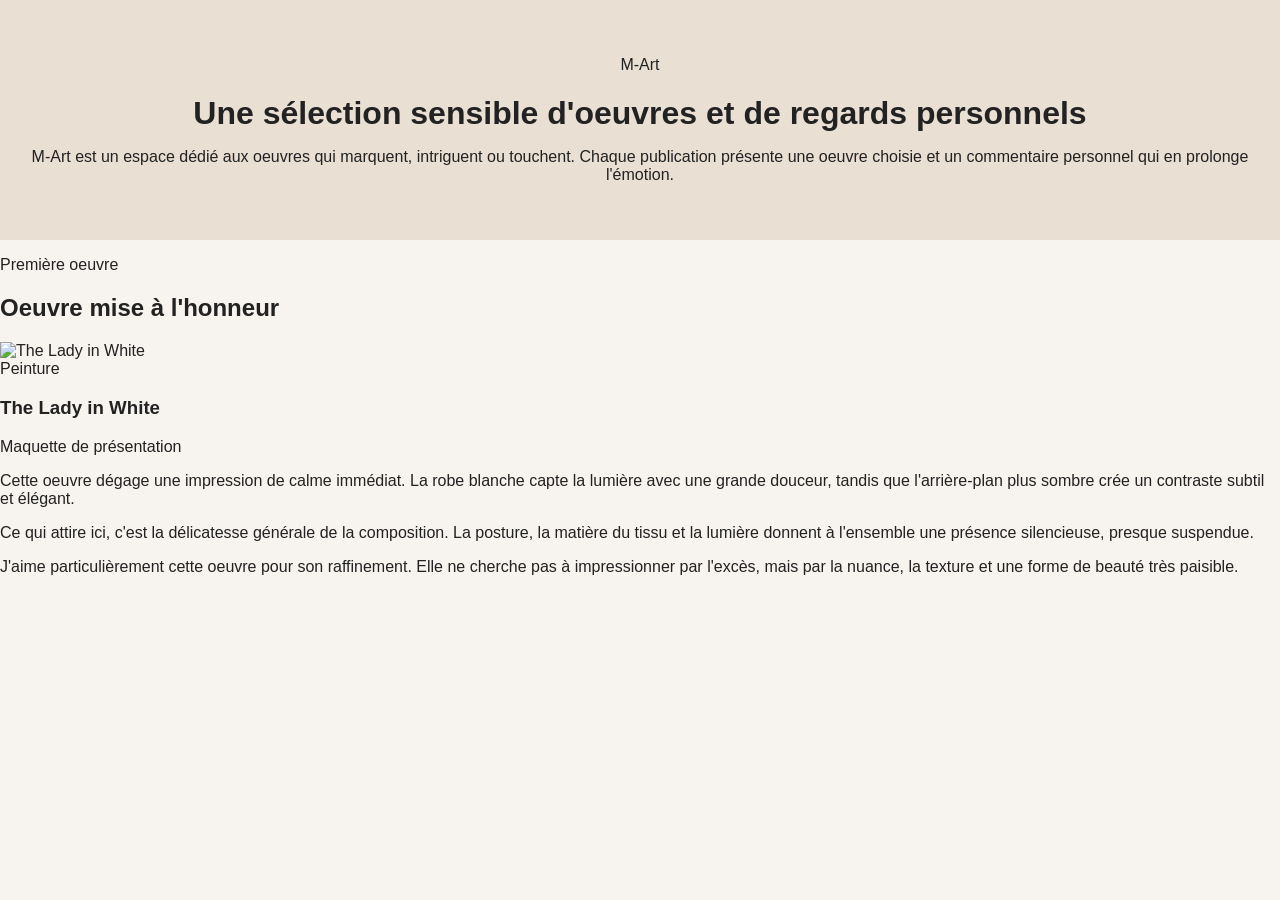
==== index.html @ 7ffb937b "Update index.html" ====
<!DOCTYPE html>
<html lang="fr">
<head>
  <meta charset="UTF-8">
  <meta name="viewport" content="width=device-width, initial-scale=1.0">
  <title>M-Art</title>
  <link rel="stylesheet" href="style.css">
</head>
<body>
  <header class="hero">
    <div class="hero-content">
      <p class="brand">M-Art</p>
      <h1>Une sélection sensible d'oeuvres et de regards personnels</h1>
      <p class="intro">
        M-Art est un espace dédié aux oeuvres qui marquent, intriguent ou touchent.
        Chaque publication présente une oeuvre choisie et un commentaire personnel qui en prolonge l'émotion.
      </p>
    </div>
  </header>

  <main class="container">
    <section class="section-title">
      <p>Première oeuvre</p>
      <h2>Oeuvre mise à l'honneur</h2>
    </section>

    <article class="art-card">
      <div class="art-image">
        <img src="Lady_in_White_(La_Dame_en_Blanc).png" alt="The Lady in White">
      </div>

      <div class="art-text">
        <span class="tag">Peinture</span>
        <h3>The Lady in White</h3>
        <p class="artist-line">Maquette de présentation</p>

        <p>
          Cette oeuvre dégage une impression de calme immédiat. La robe blanche capte la lumière avec une grande douceur,
          tandis que l'arrière-plan plus sombre crée un contraste subtil et élégant.
        </p>

        <p>
          Ce qui attire ici, c'est la délicatesse générale de la composition. La posture, la matière du tissu et la lumière
          donnent à l'ensemble une présence silencieuse, presque suspendue.
        </p>

        <p>
          J'aime particulièrement cette oeuvre pour son raffinement. Elle ne cherche pas à impressionner par l'excès,
          mais par la nuance, la texture et une forme de beauté très paisible.
        </p>
      </div>
    </article>
  </main>
</body>
</html>
---- style.css ----
body {
  font-family: Arial, sans-serif;
  margin: 0;
  background: #f7f3ef;
  color: #222;
}

header {
  text-align: center;
  padding: 40px 20px;
  background: #e9dfd3;
}

h1 {
  margin-bottom: 10px;
}

.gallery {
  max-width: 900px;
  margin: 40px auto;
  padding: 0 20px;
}

.card {
  background: white;
  padding: 20px;
  border-radius: 12px;
  box-shadow: 0 4px 12px rgba(0,0,0,0.08);
}

.card img {
  width: 100%;
  border-radius: 8px;
}

.card a {
  display: inline-block;
  margin-top: 10px;
  text-decoration: none;
  color: #8a4b2a;
  font-weight: bold;
}
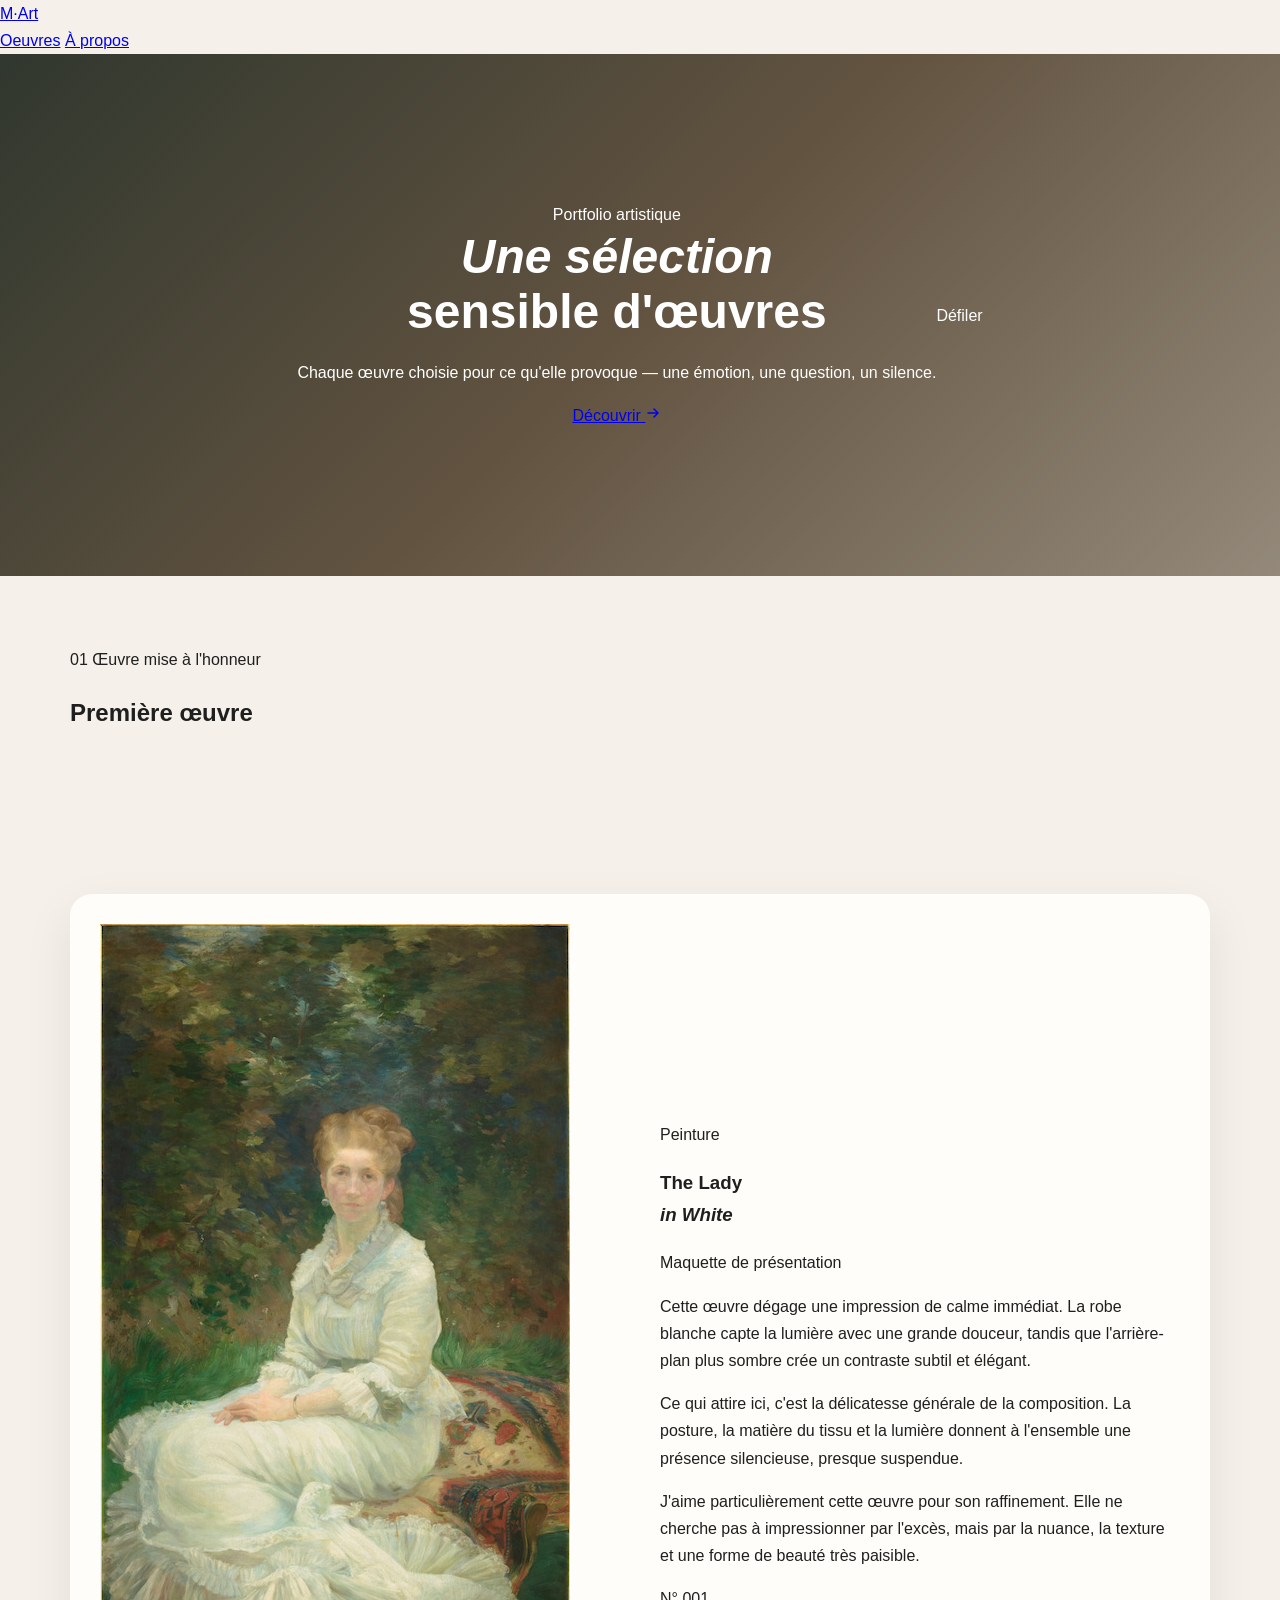
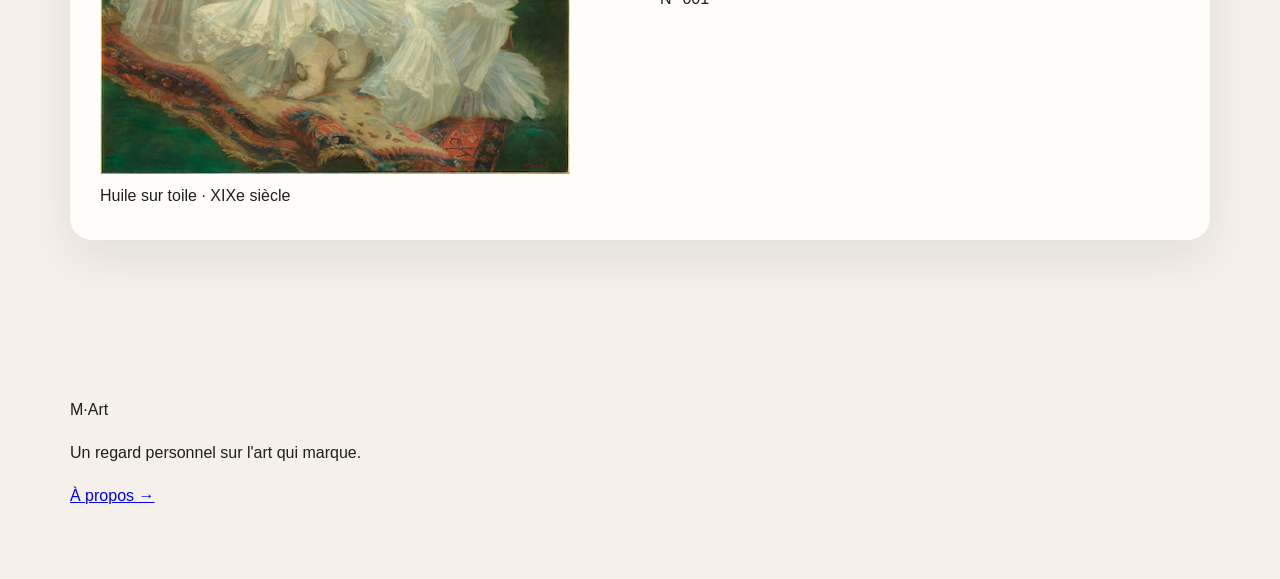
==== commit 07621cad: "Enhance index.html with navigation and hero sections Updated the title and added navigation and hero" ====
--- a/index.html
+++ b/index.html
@@ -3,53 +3,115 @@
 <head>
   <meta charset="UTF-8">
   <meta name="viewport" content="width=device-width, initial-scale=1.0">
-  <title>M-Art</title>
+  <title>M-Art — Regards sensibles</title>
+  <link rel="preconnect" href="https://fonts.googleapis.com">
+  <link rel="preconnect" href="https://fonts.gstatic.com" crossorigin>
+  <link href="https://fonts.googleapis.com/css2?family=Cormorant+Garamond:ital,wght@0,300;0,400;0,500;0,600;1,300;1,400;1,500&family=Jost:wght@200;300;400;500&display=swap" rel="stylesheet">
   <link rel="stylesheet" href="style.css">
 </head>
 <body>
+
+  <!-- NAVIGATION -->
+  <nav class="nav">
+    <a href="index.html" class="nav-brand">M·Art</a>
+    <div class="nav-links">
+      <a href="index.html" class="nav-link active">Oeuvres</a>
+      <a href="presentation.html" class="nav-link">À propos</a>
+    </div>
+  </nav>
+
+  <!-- HERO -->
   <header class="hero">
+    <div class="hero-bg"></div>
+    <div class="hero-noise"></div>
+
     <div class="hero-content">
-      <p class="brand">M-Art</p>
-      <h1>Une sélection sensible d'oeuvres et de regards personnels</h1>
-      <p class="intro">
-        M-Art est un espace dédié aux oeuvres qui marquent, intriguent ou touchent.
-        Chaque publication présente une oeuvre choisie et un commentaire personnel qui en prolonge l'émotion.
+      <div class="hero-eyebrow">
+        <span class="eyebrow-line"></span>
+        <span class="eyebrow-text">Portfolio artistique</span>
+      </div>
+      <h1 class="hero-title">
+        <em>Une sélection</em><br>
+        sensible d'œuvres
+      </h1>
+      <p class="hero-sub">
+        Chaque œuvre choisie pour ce qu'elle provoque — une émotion, une question, un silence.
       </p>
+      <a href="presentation.html" class="hero-cta">
+        <span>Découvrir</span>
+        <svg width="16" height="16" viewBox="0 0 16 16" fill="none"><path d="M3 8h10M9 4l4 4-4 4" stroke="currentColor" stroke-width="1.5" stroke-linecap="round" stroke-linejoin="round"/></svg>
+      </a>
+    </div>
+
+    <div class="hero-scroll">
+      <span>Défiler</span>
+      <div class="scroll-line"></div>
     </div>
   </header>
 
+  <!-- SECTION LABEL -->
+  <section class="section-intro container">
+    <div class="section-label">
+      <span class="label-number">01</span>
+      <span class="label-text">Œuvre mise à l'honneur</span>
+    </div>
+    <h2 class="section-heading">Première œuvre</h2>
+  </section>
+
+  <!-- ART CARD -->
   <main class="container">
-    <section class="section-title">
-      <p>Première oeuvre</p>
-      <h2>Oeuvre mise à l'honneur</h2>
-    </section>
-
-    <article class="art-card">
-      <div class="art-image">
-        <img src="Lady_in_White_(La_Dame_en_Blanc).png" alt="The Lady in White">
+    <article class="art-card" id="artwork-1">
+      <div class="art-image-wrap">
+        <div class="art-image-inner">
+          <img src="lady.png" alt="The Lady in White">
+        </div>
+        <div class="art-image-caption">
+          <span>Huile sur toile</span>
+          <span class="caption-dot">·</span>
+          <span>XIXe siècle</span>
+        </div>
       </div>
 
-      <div class="art-text">
-        <span class="tag">Peinture</span>
-        <h3>The Lady in White</h3>
-        <p class="artist-line">Maquette de présentation</p>
+      <div class="art-content">
+        <div class="art-meta">
+          <span class="art-tag">Peinture</span>
+        </div>
 
-        <p>
-          Cette oeuvre dégage une impression de calme immédiat. La robe blanche capte la lumière avec une grande douceur,
-          tandis que l'arrière-plan plus sombre crée un contraste subtil et élégant.
-        </p>
+        <h3 class="art-title">The Lady<br><em>in White</em></h3>
+        <p class="art-artist">Maquette de présentation</p>
 
-        <p>
-          Ce qui attire ici, c'est la délicatesse générale de la composition. La posture, la matière du tissu et la lumière
-          donnent à l'ensemble une présence silencieuse, presque suspendue.
-        </p>
+        <div class="art-divider"></div>
 
-        <p>
-          J'aime particulièrement cette oeuvre pour son raffinement. Elle ne cherche pas à impressionner par l'excès,
-          mais par la nuance, la texture et une forme de beauté très paisible.
-        </p>
+        <div class="art-body">
+          <p>
+            Cette œuvre dégage une impression de calme immédiat. La robe blanche capte la lumière avec une grande douceur,
+            tandis que l'arrière-plan plus sombre crée un contraste subtil et élégant.
+          </p>
+          <p>
+            Ce qui attire ici, c'est la délicatesse générale de la composition. La posture, la matière du tissu et la lumière
+            donnent à l'ensemble une présence silencieuse, presque suspendue.
+          </p>
+          <p>
+            J'aime particulièrement cette œuvre pour son raffinement. Elle ne cherche pas à impressionner par l'excès,
+            mais par la nuance, la texture et une forme de beauté très paisible.
+          </p>
+        </div>
+
+        <div class="art-footer">
+          <div class="art-number">N° 001</div>
+        </div>
       </div>
     </article>
   </main>
+
+  <!-- FOOTER -->
+  <footer class="site-footer">
+    <div class="footer-inner container">
+      <p class="footer-brand">M·Art</p>
+      <p class="footer-copy">Un regard personnel sur l'art qui marque.</p>
+      <a href="presentation.html" class="footer-link">À propos →</a>
+    </div>
+  </footer>
+
 </body>
 </html>
--- a/style.css
+++ b/style.css
@@ -1,42 +1,192 @@
-body {
-  font-family: Arial, sans-serif;
-  margin: 0;
-  background: #f7f3ef;
-  color: #222;
+* {
+  box-sizing: border-box;
 }
 
-header {
-  text-align: center;
-  padding: 40px 20px;
-  background: #e9dfd3;
+body {
+  margin: 0;
+  font-family: Arial, sans-serif;
+  background: #f5f1ea;
+  color: #1f1f1f;
+  line-height: 1.7;
 }
 
-h1 {
-  margin-bottom: 10px;
+.hero {
+  min-height: 58vh;
+  display: flex;
+  align-items: center;
+  justify-content: center;
+  padding: 80px 20px;
+  background:
+    linear-gradient(rgba(20, 20, 20, 0.35), rgba(20, 20, 20, 0.35)),
+    linear-gradient(135deg, #3f4a3c, #8c7558, #d8c8b0);
+  color: white;
+  text-align: center;
 }
 
-.gallery {
-  max-width: 900px;
-  margin: 40px auto;
-  padding: 0 20px;
+.hero-content {
+  max-width: 850px;
 }
 
-.card {
-  background: white;
-  padding: 20px;
-  border-radius: 12px;
-  box-shadow: 0 4px 12px rgba(0,0,0,0.08);
+.brand {
+  font-size: 14px;
+  letter-spacing: 4px;
+  text-transform: uppercase;
+  margin-bottom: 16px;
+  opacity: 0.9;
 }
 
-.card img {
-  width: 100%;
-  border-radius: 8px;
+.hero h1 {
+  margin: 0 0 20px;
+  font-size: 48px;
+  line-height: 1.15;
 }
 
-.card a {
+.intro {
+  max-width: 720px;
+  margin: 0 auto;
+  font-size: 18px;
+  color: rgba(255, 255, 255, 0.92);
+}
+
+.container {
+  max-width: 1180px;
+  margin: 0 auto;
+  padding: 70px 20px;
+}
+
+.section-title {
+  margin-bottom: 30px;
+}
+
+.section-title p {
+  margin: 0 0 8px;
+  text-transform: uppercase;
+  letter-spacing: 2px;
+  font-size: 13px;
+  color: #8a6b52;
+}
+
+.section-title h2 {
+  margin: 0;
+  font-size: 34px;
+}
+
+.art-card {
+  display: grid;
+  grid-template-columns: 1fr 1fr;
+  gap: 40px;
+  align-items: center;
+  background: #fffdf9;
+  border-radius: 22px;
+  padding: 30px;
+  box-shadow: 0 18px 50px rgba(0, 0, 0, 0.08);
+}
+
+.art-image img {
+  width: 100%;
+  display: block;
+  border-radius: 16px;
+}
+
+.art-text {
+  padding: 10px 0;
+}
+
+.tag {
   display: inline-block;
-  margin-top: 10px;
+  padding: 6px 12px;
+  border-radius: 999px;
+  background: #efe4d5;
+  color: #7b5a40;
+  font-size: 13px;
+  margin-bottom: 14px;
+}
+
+.art-text h3 {
+  margin: 0 0 8px;
+  font-size: 34px;
+}
+
+.artist-line {
+  margin: 0 0 22px;
+  color: #7a7a7a;
+  font-size: 15px;
+}
+
+.art-text p {
+  margin-bottom: 18px;
+  font-size: 17px;
+}
+
+@media (max-width: 900px) {
+  .hero h1 {
+    font-size: 34px;
+  }
+
+  .art-card {
+    grid-template-columns: 1fr;
+  }
+
+  .container {
+    padding: 50px 16px;
+  }
+}
+.page-header {
+  min-height: 42vh;
+  display: flex;
+  align-items: center;
+  justify-content: center;
+  padding: 70px 20px;
+  background:
+    linear-gradient(rgba(20, 20, 20, 0.4), rgba(20, 20, 20, 0.4)),
+    linear-gradient(135deg, #4b5a4a, #8b6f56, #d9ccb7);
+  color: white;
+  text-align: center;
+}
+
+.page-header-content {
+  max-width: 800px;
+}
+
+.intro-page {
+  max-width: 680px;
+  margin: 0 auto;
+  font-size: 18px;
+  color: rgba(255, 255, 255, 0.92);
+}
+
+.intro-card {
+  display: grid;
+  grid-template-columns: 0.95fr 1.05fr;
+  gap: 40px;
+  align-items: center;
+  background: #fffdf9;
+  border-radius: 22px;
+  padding: 30px;
+  box-shadow: 0 18px 50px rgba(0, 0, 0, 0.08);
+}
+
+.intro-image img {
+  width: 100%;
+  display: block;
+  border-radius: 18px;
+}
+
+.intro-text h2 {
+  margin: 12px 0 18px;
+  font-size: 34px;
+}
+
+.back-link {
+  display: inline-block;
+  margin-top: 12px;
   text-decoration: none;
   color: #8a4b2a;
   font-weight: bold;
 }
+
+@media (max-width: 900px) {
+  .intro-card {
+    grid-template-columns: 1fr;
+  }
+}
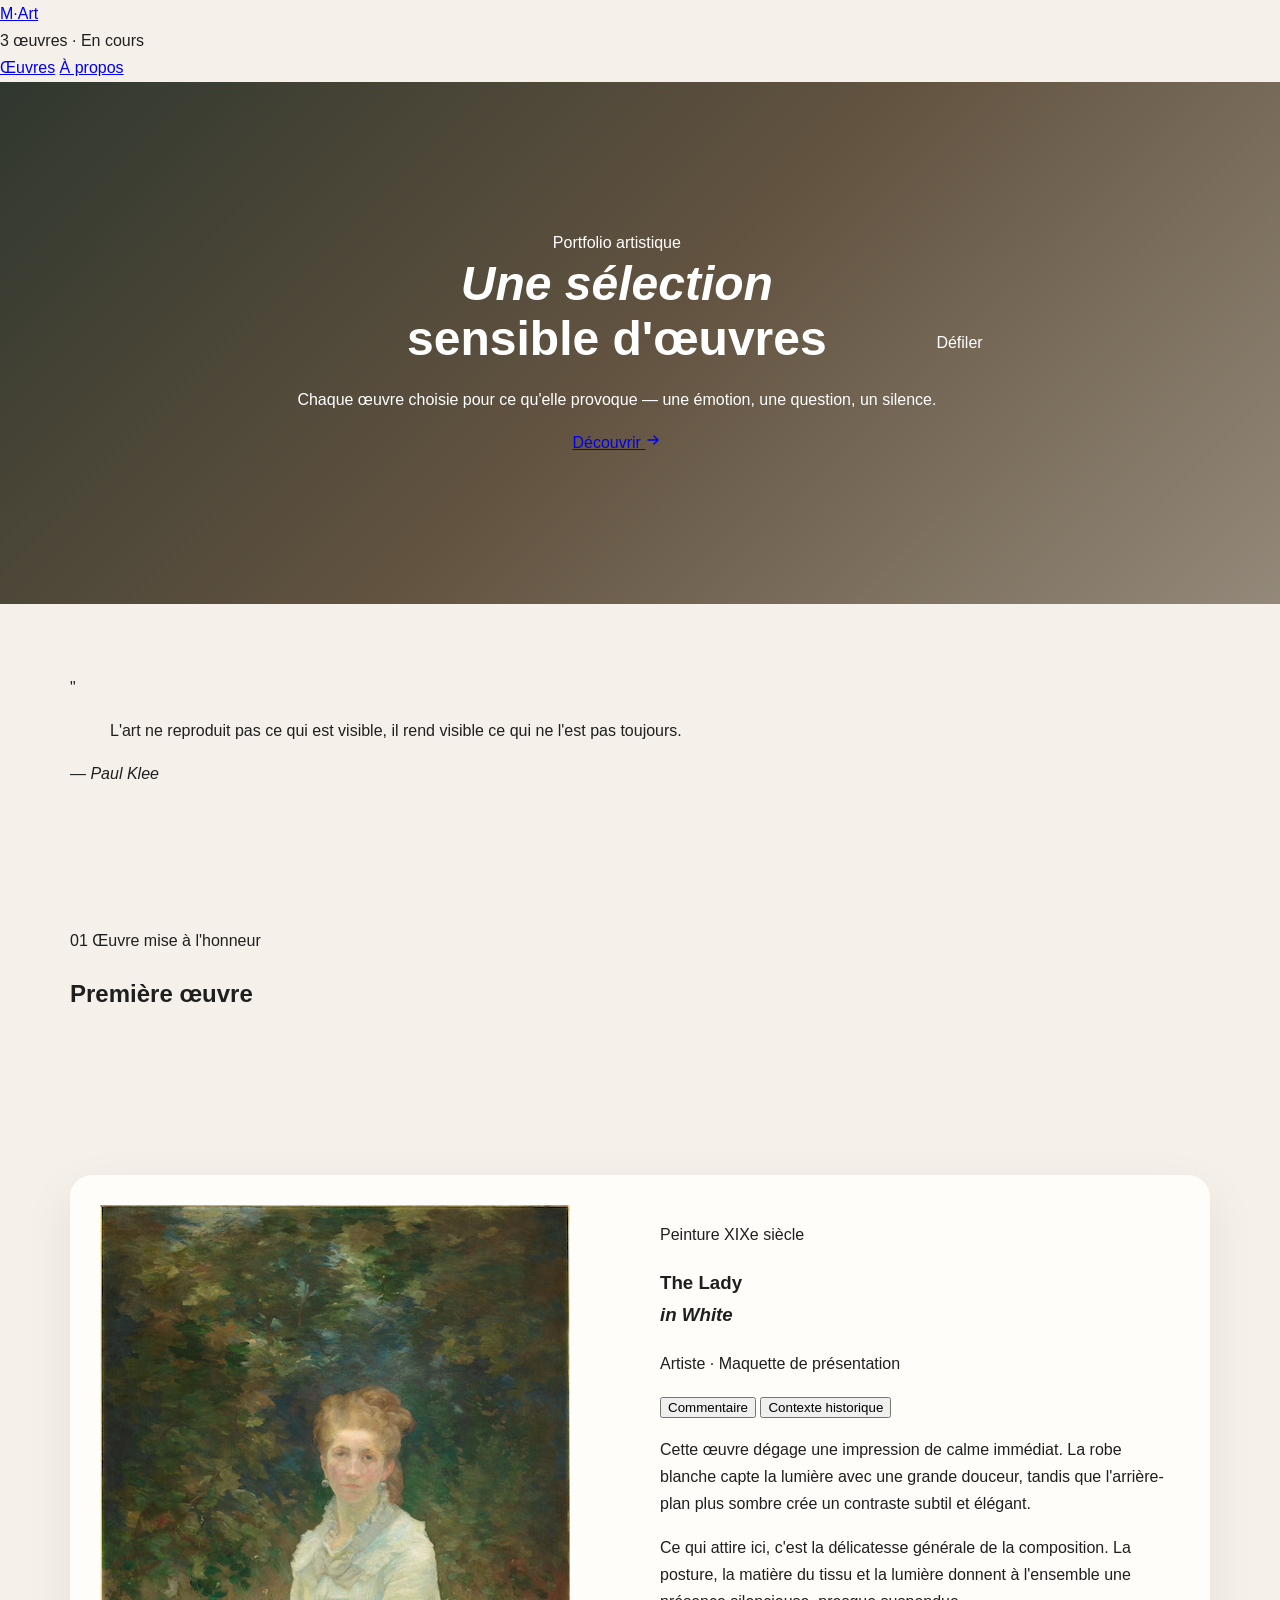
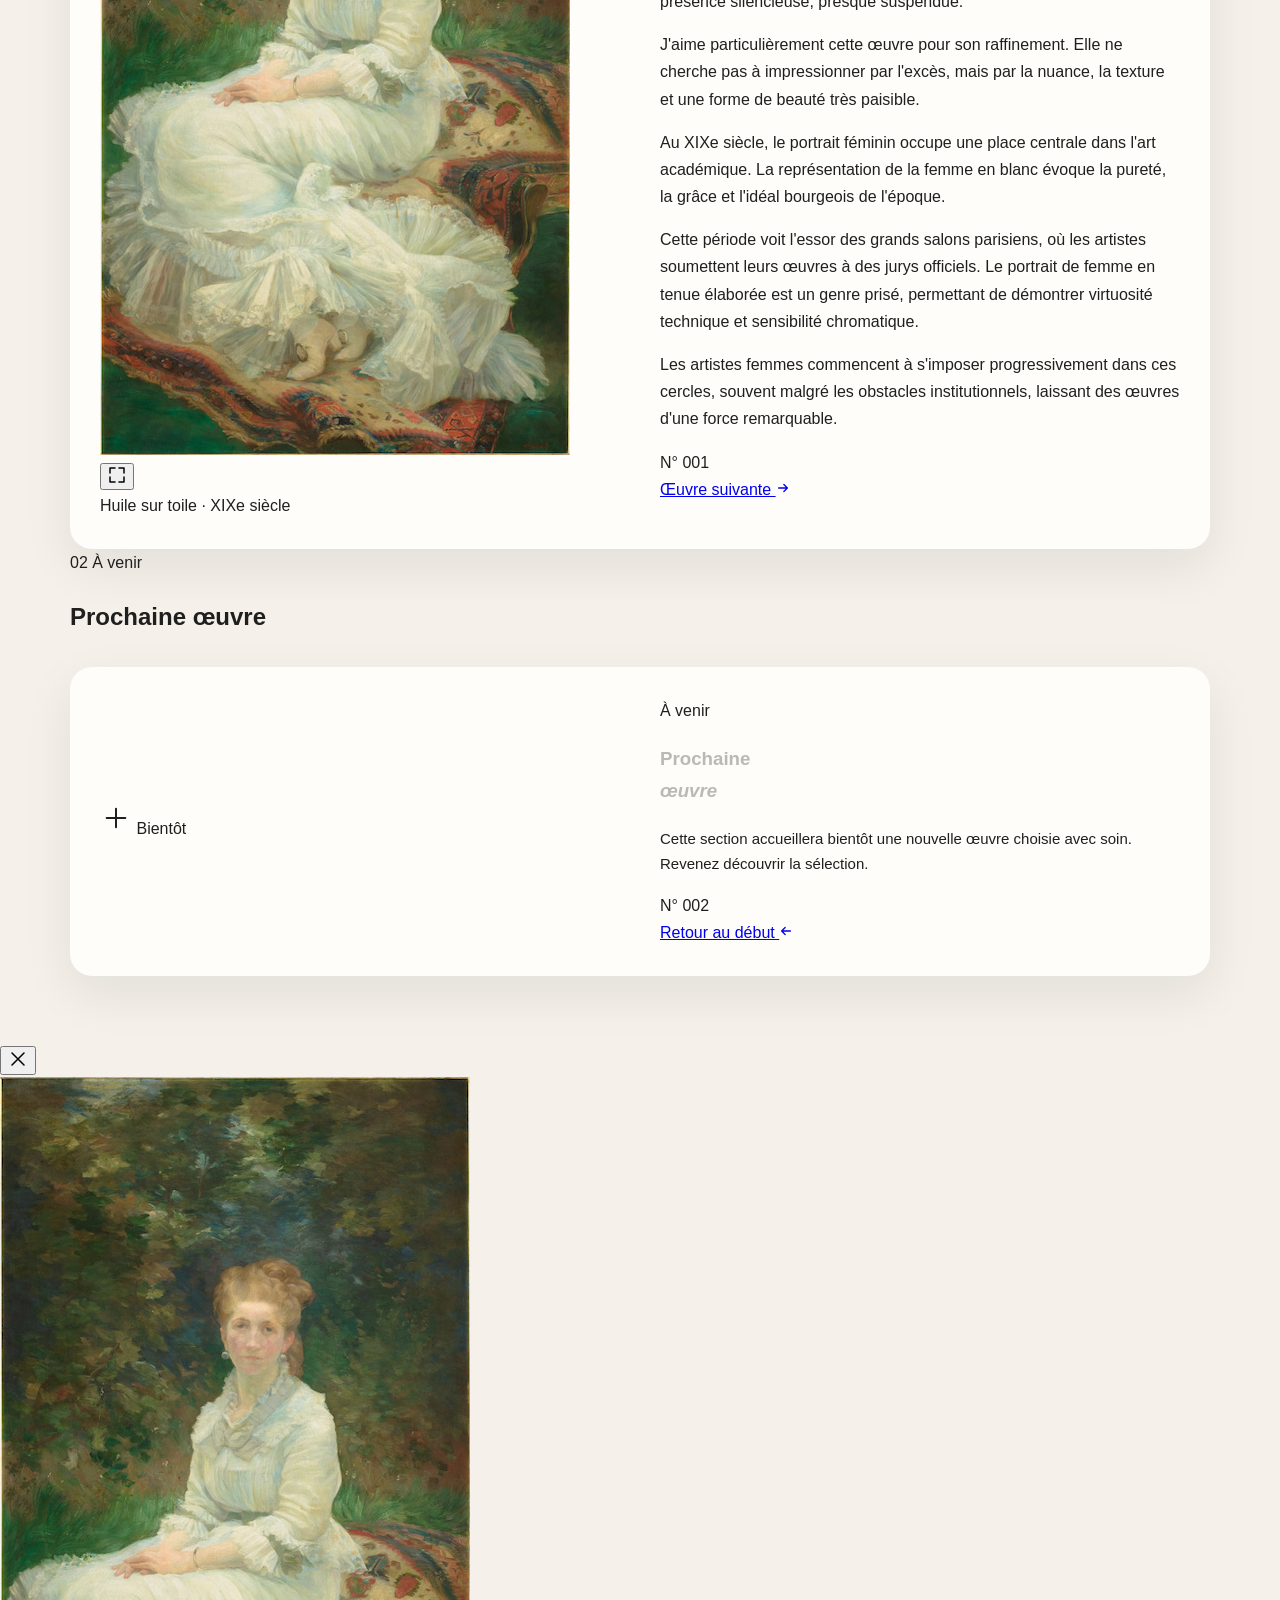
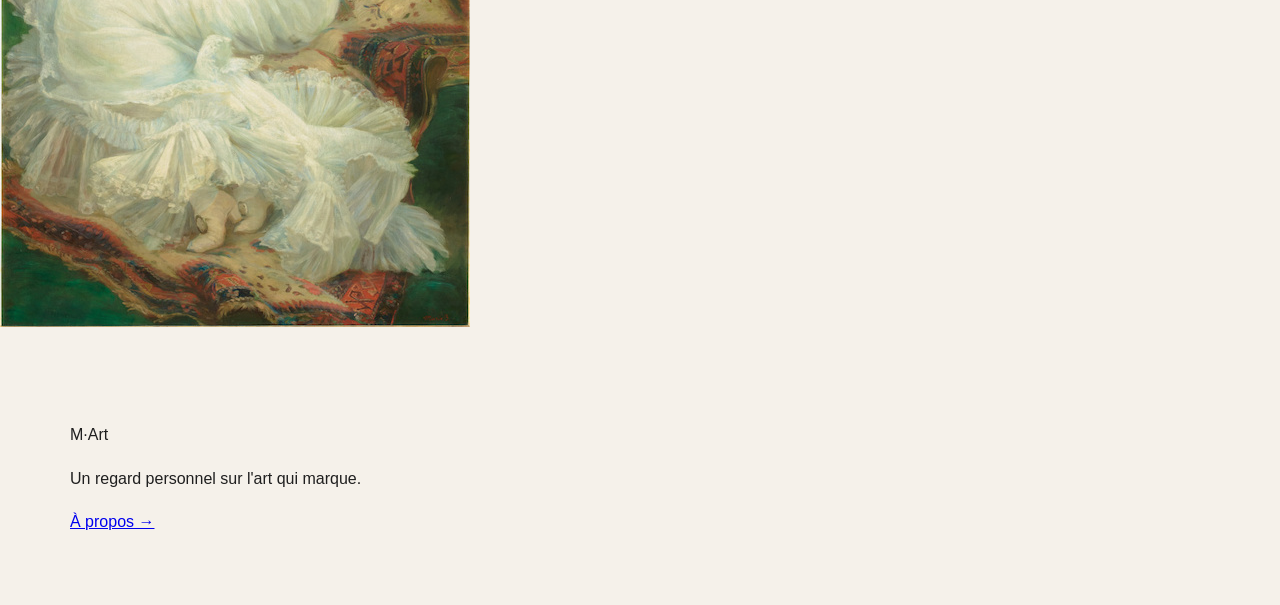
==== commit 06be01c0: "Update index.html" ====
--- a/index.html
+++ b/index.html
@@ -11,19 +11,29 @@
 </head>
 <body>
 
+  <!-- PROGRESS BAR -->
+  <div class="progress-bar" id="progressBar"></div>
+
+  <!-- PAGE TRANSITION OVERLAY -->
+  <div class="page-transition" id="pageTransition"></div>
+
   <!-- NAVIGATION -->
-  <nav class="nav">
+  <nav class="nav" id="mainNav">
     <a href="index.html" class="nav-brand">M·Art</a>
+    <div class="nav-center">
+      <span class="nav-counter">3 œuvres · En cours</span>
+    </div>
     <div class="nav-links">
-      <a href="index.html" class="nav-link active">Oeuvres</a>
+      <a href="index.html" class="nav-link active">Œuvres</a>
       <a href="presentation.html" class="nav-link">À propos</a>
     </div>
   </nav>
 
   <!-- HERO -->
-  <header class="hero">
+  <header class="hero" id="hero">
     <div class="hero-bg"></div>
     <div class="hero-noise"></div>
+    <div class="hero-parallax-img" id="heroParallax"></div>
 
     <div class="hero-content">
       <div class="hero-eyebrow">
@@ -37,17 +47,27 @@
       <p class="hero-sub">
         Chaque œuvre choisie pour ce qu'elle provoque — une émotion, une question, un silence.
       </p>
-      <a href="presentation.html" class="hero-cta">
+      <a href="presentation.html" class="hero-cta page-link">
         <span>Découvrir</span>
         <svg width="16" height="16" viewBox="0 0 16 16" fill="none"><path d="M3 8h10M9 4l4 4-4 4" stroke="currentColor" stroke-width="1.5" stroke-linecap="round" stroke-linejoin="round"/></svg>
       </a>
     </div>
 
+    <!-- SCROLL INDICATOR — séparé du bouton, positionné sur le côté -->
     <div class="hero-scroll">
+      <div class="scroll-line"></div>
       <span>Défiler</span>
-      <div class="scroll-line"></div>
     </div>
   </header>
+
+  <!-- QUOTE SECTION -->
+  <section class="quote-section">
+    <div class="quote-inner container">
+      <span class="quote-mark">"</span>
+      <blockquote>L'art ne reproduit pas ce qui est visible, il rend visible ce qui ne l'est pas toujours.</blockquote>
+      <cite>— Paul Klee</cite>
+    </div>
+  </section>
 
   <!-- SECTION LABEL -->
   <section class="section-intro container">
@@ -60,58 +80,195 @@
 
   <!-- ART CARD -->
   <main class="container">
-    <article class="art-card" id="artwork-1">
-      <div class="art-image-wrap">
+    <article class="art-card reveal" id="artwork-1">
+
+      <!-- IMAGE + FOCUS -->
+      <div class="art-image-wrap" id="imageWrap">
         <div class="art-image-inner">
-          <img src="lady.png" alt="The Lady in White">
-        </div>
+          <img src="lady.png" alt="The Lady in White" id="mainArtImg">
+        </div>
+        <button class="focus-btn" id="focusBtn" title="Agrandir">
+          <svg width="18" height="18" viewBox="0 0 18 18" fill="none">
+            <path d="M2 2h5M2 2v5M16 2h-5M16 2v5M2 16h5M2 16v-5M16 16h-5M16 16v-5" stroke="currentColor" stroke-width="1.5" stroke-linecap="round"/>
+          </svg>
+        </button>
         <div class="art-image-caption">
           <span>Huile sur toile</span>
           <span class="caption-dot">·</span>
           <span>XIXe siècle</span>
         </div>
-      </div>
-
+
+        <!-- COLOR PALETTE -->
+        <div class="color-palette">
+          <div class="palette-dot" style="background:#d8cfc3;" title="#d8cfc3"></div>
+          <div class="palette-dot" style="background:#8a7060;" title="#8a7060"></div>
+          <div class="palette-dot" style="background:#3d2e22;" title="#3d2e22"></div>
+          <div class="palette-dot" style="background:#ede6da;" title="#ede6da"></div>
+        </div>
+      </div>
+
+      <!-- CONTENT -->
       <div class="art-content">
         <div class="art-meta">
           <span class="art-tag">Peinture</span>
+          <span class="art-date">XIXe siècle</span>
         </div>
 
         <h3 class="art-title">The Lady<br><em>in White</em></h3>
-        <p class="art-artist">Maquette de présentation</p>
+        <p class="art-artist">Artiste · Maquette de présentation</p>
 
         <div class="art-divider"></div>
 
-        <div class="art-body">
-          <p>
-            Cette œuvre dégage une impression de calme immédiat. La robe blanche capte la lumière avec une grande douceur,
-            tandis que l'arrière-plan plus sombre crée un contraste subtil et élégant.
-          </p>
-          <p>
-            Ce qui attire ici, c'est la délicatesse générale de la composition. La posture, la matière du tissu et la lumière
-            donnent à l'ensemble une présence silencieuse, presque suspendue.
-          </p>
-          <p>
-            J'aime particulièrement cette œuvre pour son raffinement. Elle ne cherche pas à impressionner par l'excès,
-            mais par la nuance, la texture et une forme de beauté très paisible.
-          </p>
+        <!-- TABS -->
+        <div class="tabs">
+          <button class="tab active" data-tab="comment">Commentaire</button>
+          <button class="tab" data-tab="context">Contexte historique</button>
+        </div>
+
+        <div class="tab-content active" id="tab-comment">
+          <p>Cette œuvre dégage une impression de calme immédiat. La robe blanche capte la lumière avec une grande douceur, tandis que l'arrière-plan plus sombre crée un contraste subtil et élégant.</p>
+          <p>Ce qui attire ici, c'est la délicatesse générale de la composition. La posture, la matière du tissu et la lumière donnent à l'ensemble une présence silencieuse, presque suspendue.</p>
+          <p>J'aime particulièrement cette œuvre pour son raffinement. Elle ne cherche pas à impressionner par l'excès, mais par la nuance, la texture et une forme de beauté très paisible.</p>
+        </div>
+
+        <div class="tab-content" id="tab-context">
+          <p>Au XIXe siècle, le portrait féminin occupe une place centrale dans l'art académique. La représentation de la femme en blanc évoque la pureté, la grâce et l'idéal bourgeois de l'époque.</p>
+          <p>Cette période voit l'essor des grands salons parisiens, où les artistes soumettent leurs œuvres à des jurys officiels. Le portrait de femme en tenue élaborée est un genre prisé, permettant de démontrer virtuosité technique et sensibilité chromatique.</p>
+          <p>Les artistes femmes commencent à s'imposer progressivement dans ces cercles, souvent malgré les obstacles institutionnels, laissant des œuvres d'une force remarquable.</p>
         </div>
 
         <div class="art-footer">
           <div class="art-number">N° 001</div>
+          <a href="#artwork-2" class="next-artwork">
+            Œuvre suivante
+            <svg width="14" height="14" viewBox="0 0 16 16" fill="none"><path d="M3 8h10M9 4l4 4-4 4" stroke="currentColor" stroke-width="1.5" stroke-linecap="round" stroke-linejoin="round"/></svg>
+          </a>
+        </div>
+      </div>
+    </article>
+
+    <!-- ARTWORK 2 (placeholder) -->
+    <div class="section-intro" style="padding-top:0; margin-bottom: 30px;">
+      <div class="section-label">
+        <span class="label-number">02</span>
+        <span class="label-text">À venir</span>
+      </div>
+      <h2 class="section-heading">Prochaine œuvre</h2>
+    </div>
+
+    <article class="art-card art-card--placeholder reveal" id="artwork-2">
+      <div class="art-image-wrap placeholder-image">
+        <div class="placeholder-text">
+          <svg width="32" height="32" viewBox="0 0 24 24" fill="none"><path d="M12 5v14M5 12h14" stroke="currentColor" stroke-width="1.5" stroke-linecap="round"/></svg>
+          <span>Bientôt</span>
+        </div>
+      </div>
+      <div class="art-content art-content--placeholder">
+        <span class="art-tag">À venir</span>
+        <h3 class="art-title" style="opacity:0.3">Prochaine<br><em>œuvre</em></h3>
+        <div class="art-divider"></div>
+        <p style="color: var(--taupe); font-size:15px; font-weight:300;">
+          Cette section accueillera bientôt une nouvelle œuvre choisie avec soin.<br>Revenez découvrir la sélection.
+        </p>
+        <div class="art-footer">
+          <div class="art-number">N° 002</div>
+          <a href="#artwork-1" class="next-artwork">
+            Retour au début
+            <svg width="14" height="14" viewBox="0 0 16 16" fill="none" style="transform:rotate(180deg)"><path d="M3 8h10M9 4l4 4-4 4" stroke="currentColor" stroke-width="1.5" stroke-linecap="round" stroke-linejoin="round"/></svg>
+          </a>
         </div>
       </div>
     </article>
   </main>
+
+  <!-- LIGHTBOX -->
+  <div class="lightbox" id="lightbox">
+    <button class="lightbox-close" id="lightboxClose">
+      <svg width="20" height="20" viewBox="0 0 20 20" fill="none"><path d="M4 4l12 12M16 4L4 16" stroke="currentColor" stroke-width="1.5" stroke-linecap="round"/></svg>
+    </button>
+    <div class="lightbox-img-wrap">
+      <img src="lady.png" alt="The Lady in White" id="lightboxImg">
+    </div>
+  </div>
 
   <!-- FOOTER -->
   <footer class="site-footer">
     <div class="footer-inner container">
       <p class="footer-brand">M·Art</p>
       <p class="footer-copy">Un regard personnel sur l'art qui marque.</p>
-      <a href="presentation.html" class="footer-link">À propos →</a>
+      <a href="presentation.html" class="footer-link page-link">À propos →</a>
     </div>
   </footer>
 
+  <script>
+    // === PROGRESS BAR ===
+    const progressBar = document.getElementById('progressBar');
+    window.addEventListener('scroll', () => {
+      const scrollTop = window.scrollY;
+      const docHeight = document.body.scrollHeight - window.innerHeight;
+      progressBar.style.width = (scrollTop / docHeight * 100) + '%';
+    });
+
+    // === PARALLAX HERO ===
+    const heroBg = document.getElementById('heroParallax');
+    window.addEventListener('scroll', () => {
+      const y = window.scrollY;
+      if (heroBg) heroBg.style.transform = `translateY(${y * 0.3}px)`;
+    });
+
+    // === REVEAL ON SCROLL ===
+    const observer = new IntersectionObserver((entries) => {
+      entries.forEach(e => {
+        if (e.isIntersecting) e.target.classList.add('visible');
+      });
+    }, { threshold: 0.08 });
+    document.querySelectorAll('.reveal').forEach(el => observer.observe(el));
+
+    // === TABS ===
+    document.querySelectorAll('.tab').forEach(btn => {
+      btn.addEventListener('click', () => {
+        const tabId = btn.dataset.tab;
+        btn.closest('.art-content').querySelectorAll('.tab').forEach(t => t.classList.remove('active'));
+        btn.closest('.art-content').querySelectorAll('.tab-content').forEach(c => c.classList.remove('active'));
+        btn.classList.add('active');
+        document.getElementById('tab-' + tabId).classList.add('active');
+      });
+    });
+
+    // === LIGHTBOX ===
+    const lightbox = document.getElementById('lightbox');
+    document.getElementById('focusBtn').addEventListener('click', () => {
+      lightbox.classList.add('open');
+      document.body.style.overflow = 'hidden';
+    });
+    document.getElementById('lightboxClose').addEventListener('click', closeLightbox);
+    lightbox.addEventListener('click', (e) => { if (e.target === lightbox) closeLightbox(); });
+    document.addEventListener('keydown', (e) => { if (e.key === 'Escape') closeLightbox(); });
+    function closeLightbox() {
+      lightbox.classList.remove('open');
+      document.body.style.overflow = '';
+    }
+
+    // === PAGE TRANSITIONS ===
+    const overlay = document.getElementById('pageTransition');
+    document.querySelectorAll('a.page-link').forEach(link => {
+      link.addEventListener('click', (e) => {
+        const href = link.getAttribute('href');
+        if (!href || href.startsWith('#')) return;
+        e.preventDefault();
+        overlay.classList.add('active');
+        setTimeout(() => { window.location.href = href; }, 380);
+      });
+    });
+    window.addEventListener('pageshow', () => {
+      overlay.classList.remove('active');
+    });
+
+    // === NAV SCROLL ===
+    const nav = document.getElementById('mainNav');
+    window.addEventListener('scroll', () => {
+      nav.classList.toggle('scrolled', window.scrollY > 60);
+    });
+  </script>
 </body>
 </html>
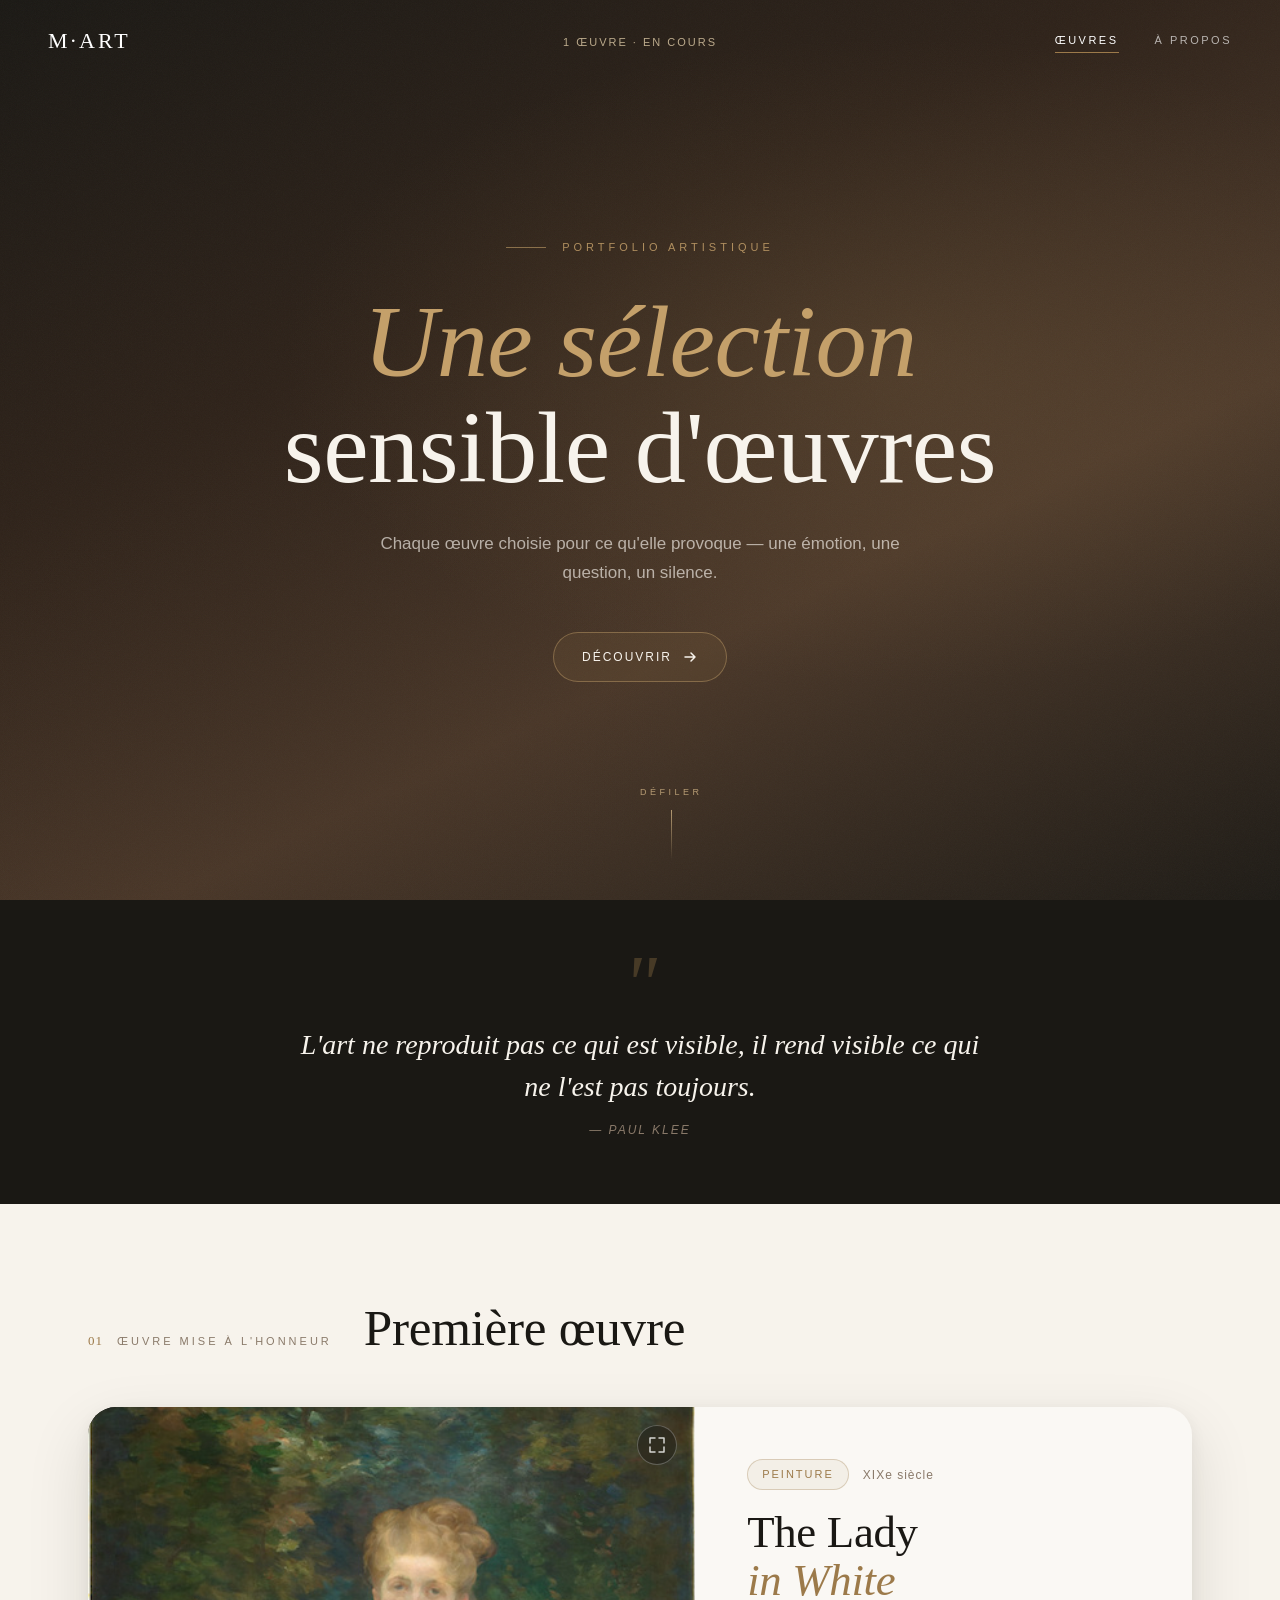
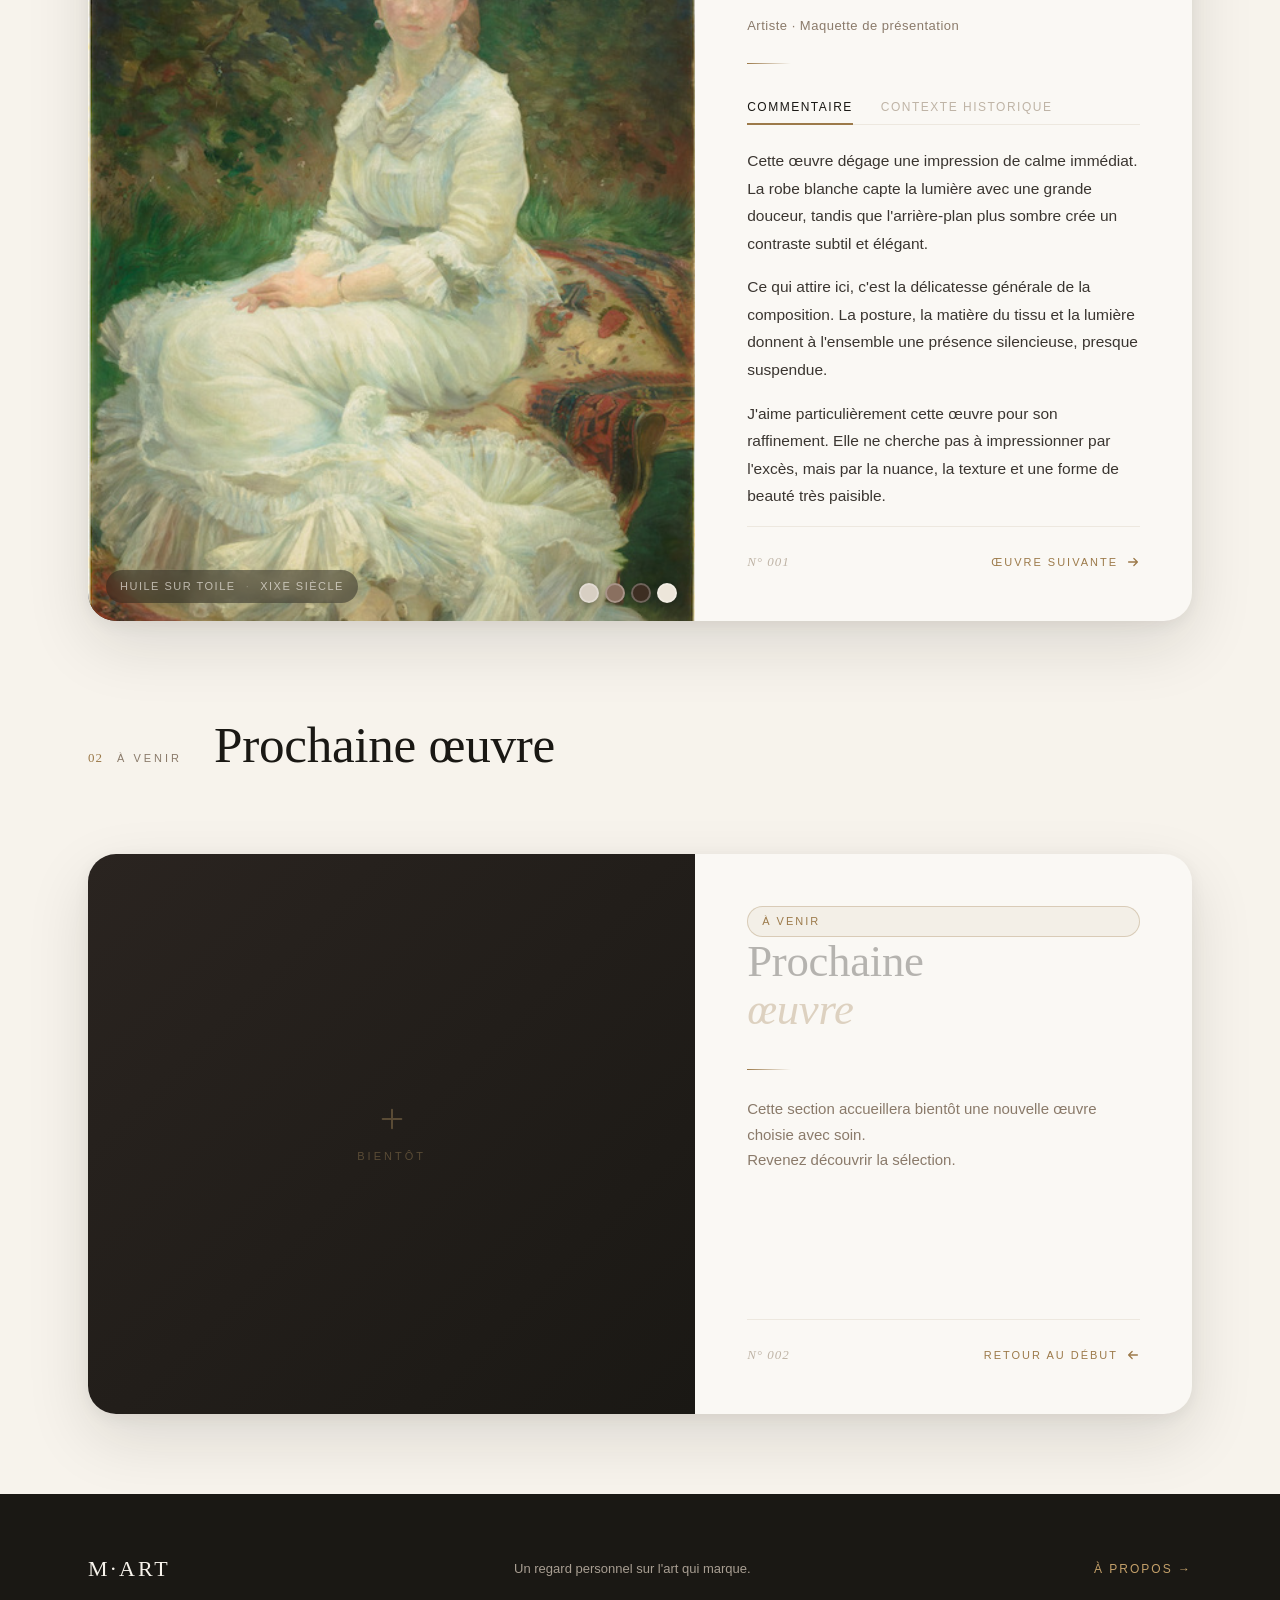
==== commit 03df2f41: "Update index.html" ====
--- a/index.html
+++ b/index.html
@@ -3,7 +3,7 @@
 <head>
   <meta charset="UTF-8">
   <meta name="viewport" content="width=device-width, initial-scale=1.0">
-  <title>M-Art — Regards sensibles</title>
+  <title>M·Art — Regards sensibles</title>
   <link rel="preconnect" href="https://fonts.googleapis.com">
   <link rel="preconnect" href="https://fonts.gstatic.com" crossorigin>
   <link href="https://fonts.googleapis.com/css2?family=Cormorant+Garamond:ital,wght@0,300;0,400;0,500;0,600;1,300;1,400;1,500&family=Jost:wght@200;300;400;500&display=swap" rel="stylesheet">
@@ -21,7 +21,7 @@
   <nav class="nav" id="mainNav">
     <a href="index.html" class="nav-brand">M·Art</a>
     <div class="nav-center">
-      <span class="nav-counter">3 œuvres · En cours</span>
+      <span class="nav-counter">1 œuvre · En cours</span>
     </div>
     <div class="nav-links">
       <a href="index.html" class="nav-link active">Œuvres</a>
@@ -55,8 +55,8 @@
 
     <!-- SCROLL INDICATOR — séparé du bouton, positionné sur le côté -->
     <div class="hero-scroll">
+      <span>Défiler</span>
       <div class="scroll-line"></div>
-      <span>Défiler</span>
     </div>
   </header>
 
--- a/style.css
+++ b/style.css
@@ -1,192 +1,674 @@
-* {
-  box-sizing: border-box;
-}
+/* =============================================
+   M-ART — Style éditorial haut de gamme v2
+   Fix scroll bug + toutes les nouvelles features
+============================================= */
+
+*, *::before, *::after { box-sizing: border-box; margin: 0; padding: 0; }
+
+:root {
+  --ivory:      #f7f3ec;
+  --ivory-2:    #ede8df;
+  --cream:      #faf8f4;
+  --charcoal:   #1a1814;
+  --brown:      #2e2219;
+  --gold:       #9c7a4a;
+  --gold-light: #c4a06a;
+  --taupe:      #8a7a6a;
+  --taupe-lt:   #bfb4a6;
+  --white:      #ffffff;
+
+  --font-display: 'Cormorant Garamond', Georgia, serif;
+  --font-body:    'Jost', sans-serif;
+
+  --radius-lg: 28px;
+  --shadow-card: 0 24px 64px rgba(26,24,20,0.12), 0 4px 16px rgba(26,24,20,0.06);
+}
+
+html { scroll-behavior: smooth; }
 
 body {
-  margin: 0;
-  font-family: Arial, sans-serif;
-  background: #f5f1ea;
-  color: #1f1f1f;
+  font-family: var(--font-body);
+  background: var(--ivory);
+  color: var(--charcoal);
   line-height: 1.7;
-}
-
+  -webkit-font-smoothing: antialiased;
+}
+
+a, button { cursor: pointer; }
+
+/* === PROGRESS BAR === */
+.progress-bar {
+  position: fixed;
+  top: 0; left: 0;
+  height: 2px;
+  width: 0%;
+  background: linear-gradient(to right, var(--gold), var(--gold-light));
+  z-index: 1000;
+  transition: width 0.1s linear;
+}
+
+/* === PAGE TRANSITION === */
+.page-transition {
+  position: fixed;
+  inset: 0;
+  background: var(--charcoal);
+  z-index: 999;
+  opacity: 0;
+  pointer-events: none;
+  transition: opacity 0.38s ease;
+}
+.page-transition.active {
+  opacity: 1;
+  pointer-events: all;
+}
+
+/* === NAVIGATION === */
+.nav {
+  position: fixed;
+  top: 0; left: 0; right: 0;
+  z-index: 100;
+  display: flex;
+  align-items: center;
+  justify-content: space-between;
+  padding: 22px 48px;
+  transition: padding 0.35s ease, background 0.35s ease, box-shadow 0.35s ease;
+}
+.nav.scrolled {
+  padding: 14px 48px;
+  background: rgba(247, 243, 236, 0.92);
+  backdrop-filter: blur(14px);
+  -webkit-backdrop-filter: blur(14px);
+  box-shadow: 0 1px 0 rgba(156,122,74,0.12);
+}
+
+.nav-brand {
+  font-family: var(--font-display);
+  font-size: 22px;
+  font-weight: 500;
+  letter-spacing: 3px;
+  text-transform: uppercase;
+  text-decoration: none;
+  color: white;
+  transition: color 0.35s ease;
+}
+.nav.scrolled .nav-brand { color: var(--charcoal); }
+
+.nav-center {
+  position: absolute;
+  left: 50%;
+  transform: translateX(-50%);
+}
+.nav-counter {
+  font-size: 11px;
+  font-weight: 300;
+  letter-spacing: 2px;
+  text-transform: uppercase;
+  color: rgba(220,200,165,0.82);
+  transition: color 0.35s ease;
+}
+.nav.scrolled .nav-counter { color: var(--taupe); }
+
+.nav-links { display: flex; gap: 36px; }
+
+.nav-link {
+  font-size: 11px;
+  font-weight: 400;
+  letter-spacing: 2.5px;
+  text-transform: uppercase;
+  color: rgba(255,255,255,0.65);
+  text-decoration: none;
+  position: relative;
+  transition: color 0.3s;
+}
+.nav.scrolled .nav-link { color: var(--taupe); }
+.nav-link::after {
+  content: '';
+  position: absolute;
+  bottom: -3px; left: 0;
+  width: 0; height: 1px;
+  background: var(--gold);
+  transition: width 0.3s;
+}
+.nav-link:hover,
+.nav-link.active { color: white; }
+.nav.scrolled .nav-link:hover,
+.nav.scrolled .nav-link.active { color: var(--charcoal); }
+.nav-link:hover::after,
+.nav-link.active::after { width: 100%; }
+
+/* === HERO === */
 .hero {
-  min-height: 58vh;
+  position: relative;
+  min-height: 100vh;
   display: flex;
   align-items: center;
   justify-content: center;
-  padding: 80px 20px;
+  overflow: hidden;
+  padding: 120px 48px 100px;
+}
+
+.hero-bg {
+  position: absolute; inset: 0;
   background:
-    linear-gradient(rgba(20, 20, 20, 0.35), rgba(20, 20, 20, 0.35)),
-    linear-gradient(135deg, #3f4a3c, #8c7558, #d8c8b0);
-  color: white;
+    radial-gradient(ellipse 80% 60% at 70% 40%, rgba(156,122,74,0.18) 0%, transparent 60%),
+    radial-gradient(ellipse 60% 80% at 20% 70%, rgba(46,34,25,0.12) 0%, transparent 60%),
+    linear-gradient(155deg, #1a1814 0%, #2e2219 35%, #4a3728 65%, #1e1b16 100%);
+}
+
+.hero-noise {
+  position: absolute; inset: 0;
+  opacity: 0.04;
+  background-image: url("data:image/svg+xml,%3Csvg viewBox='0 0 256 256' xmlns='http://www.w3.org/2000/svg'%3E%3Cfilter id='noise'%3E%3CfeTurbulence type='fractalNoise' baseFrequency='0.9' numOctaves='4' stitchTiles='stitch'/%3E%3C/filter%3E%3Crect width='100%25' height='100%25' filter='url(%23noise)'/%3E%3C/svg%3E");
+  background-size: 200px;
+  pointer-events: none;
+}
+
+.hero-parallax-img {
+  position: absolute; inset: 0;
+  will-change: transform;
+}
+
+.hero-content {
+  position: relative;
+  z-index: 2;
+  max-width: 900px;
   text-align: center;
-}
-
-.hero-content {
-  max-width: 850px;
-}
-
-.brand {
-  font-size: 14px;
-  letter-spacing: 4px;
-  text-transform: uppercase;
-  margin-bottom: 16px;
-  opacity: 0.9;
-}
-
-.hero h1 {
-  margin: 0 0 20px;
-  font-size: 48px;
-  line-height: 1.15;
-}
-
-.intro {
-  max-width: 720px;
-  margin: 0 auto;
-  font-size: 18px;
-  color: rgba(255, 255, 255, 0.92);
-}
-
-.container {
-  max-width: 1180px;
-  margin: 0 auto;
-  padding: 70px 20px;
-}
-
-.section-title {
-  margin-bottom: 30px;
-}
-
-.section-title p {
-  margin: 0 0 8px;
-  text-transform: uppercase;
+  animation: fadeUp 1.1s cubic-bezier(0.22,1,0.36,1) both;
+}
+
+@keyframes fadeUp {
+  from { opacity: 0; transform: translateY(28px); }
+  to   { opacity: 1; transform: translateY(0); }
+}
+
+.hero-eyebrow {
+  display: flex;
+  align-items: center;
+  justify-content: center;
+  gap: 16px;
+  margin-bottom: 32px;
+  animation: fadeUp 1.1s 0.1s cubic-bezier(0.22,1,0.36,1) both;
+}
+.eyebrow-line { display: block; width: 40px; height: 1px; background: rgba(196,160,106,0.6); }
+.eyebrow-text { font-size: 11px; font-weight: 300; letter-spacing: 4px; text-transform: uppercase; color: rgba(196,160,106,0.85); }
+
+.hero-title {
+  font-family: var(--font-display);
+  font-size: clamp(56px, 8vw, 110px);
+  font-weight: 300;
+  line-height: 1.04;
+  color: var(--ivory);
+  margin-bottom: 28px;
+  letter-spacing: -0.5px;
+  animation: fadeUp 1.1s 0.18s cubic-bezier(0.22,1,0.36,1) both;
+}
+.hero-title em { font-style: italic; color: var(--gold-light); }
+
+.hero-sub {
+  font-size: 17px;
+  font-weight: 300;
+  color: rgba(247,243,236,0.65);
+  max-width: 540px;
+  margin: 0 auto 44px;
+  animation: fadeUp 1.1s 0.26s cubic-bezier(0.22,1,0.36,1) both;
+}
+
+.hero-cta {
+  display: inline-flex;
+  align-items: center;
+  gap: 10px;
+  padding: 14px 28px;
+  border: 1px solid rgba(196,160,106,0.45);
+  border-radius: 999px;
+  color: var(--ivory);
+  text-decoration: none;
+  font-size: 12px;
+  font-weight: 400;
   letter-spacing: 2px;
-  font-size: 13px;
-  color: #8a6b52;
-}
-
-.section-title h2 {
-  margin: 0;
-  font-size: 34px;
-}
-
+  text-transform: uppercase;
+  background: rgba(156,122,74,0.12);
+  backdrop-filter: blur(4px);
+  transition: all 0.35s ease;
+  animation: fadeUp 1.1s 0.34s cubic-bezier(0.22,1,0.36,1) both;
+}
+.hero-cta:hover { background: rgba(156,122,74,0.28); border-color: rgba(196,160,106,0.7); gap: 16px; }
+
+/* CTA on light bg */
+.about-content .hero-cta {
+  color: var(--charcoal);
+  border-color: rgba(156,122,74,0.4);
+  background: rgba(156,122,74,0.08);
+  animation: none;
+}
+.about-content .hero-cta:hover { background: rgba(156,122,74,0.16); }
+
+/* === HERO SCROLL — centré en bas === */
+.hero-scroll {
+  position: absolute;
+  left: 50%;
+  transform: translateX(-50%);
+  bottom: 40px;
+  display: flex;
+  flex-direction: column;
+  align-items: center;
+  gap: 10px;
+  color: rgba(220,190,140,0.75);
+  font-size: 9px;
+  letter-spacing: 3.5px;
+  text-transform: uppercase;
+  z-index: 2;
+  animation: fadeUp 1.4s 0.7s ease both;
+}
+.scroll-line {
+  width: 1px;
+  height: 50px;
+  background: linear-gradient(to bottom, rgba(220,190,140,0.75), transparent);
+  animation: scrollPulse 2.5s ease-in-out infinite;
+}
+@keyframes scrollPulse {
+  0%,100% { transform: scaleY(1); opacity: 0.75; }
+  50%      { transform: scaleY(1.15); opacity: 1; }
+}
+
+/* === PAGE HERO === */
+.page-hero {
+  position: relative;
+  min-height: 52vh;
+  display: flex;
+  align-items: flex-end;
+  padding: 0 0 70px;
+  overflow: hidden;
+}
+.page-hero-content {
+  position: relative;
+  z-index: 2;
+  animation: fadeUp 1s cubic-bezier(0.22,1,0.36,1) both;
+}
+.page-hero-title {
+  font-family: var(--font-display);
+  font-size: clamp(52px, 7vw, 90px);
+  font-weight: 300;
+  line-height: 1.06;
+  color: var(--ivory);
+  margin-top: 24px;
+  letter-spacing: -0.5px;
+}
+.page-hero-title em { font-style: italic; color: var(--gold-light); }
+
+/* === QUOTE SECTION === */
+.quote-section {
+  background: var(--charcoal);
+  padding: 64px 0;
+}
+.quote-inner {
+  display: flex;
+  flex-direction: column;
+  align-items: center;
+  text-align: center;
+  gap: 12px;
+}
+.quote-mark {
+  font-family: var(--font-display);
+  font-size: 80px;
+  line-height: 0.5;
+  color: var(--gold);
+  opacity: 0.35;
+  font-style: italic;
+  display: block;
+  margin-bottom: 8px;
+}
+.quote-section blockquote {
+  font-family: var(--font-display);
+  font-size: clamp(20px, 2.5vw, 28px);
+  font-weight: 300;
+  font-style: italic;
+  color: var(--ivory);
+  max-width: 700px;
+  line-height: 1.5;
+}
+.quote-section cite {
+  font-size: 12px;
+  font-weight: 300;
+  letter-spacing: 2px;
+  text-transform: uppercase;
+  color: var(--taupe);
+}
+
+/* === CONTAINER === */
+.container { max-width: 1200px; margin: 0 auto; padding: 0 48px; }
+
+/* === SECTION INTRO === */
+.section-intro {
+  padding-top: 80px;
+  padding-bottom: 36px;
+  display: flex;
+  align-items: baseline;
+  gap: 32px;
+}
+.section-label { display: flex; align-items: baseline; gap: 14px; }
+.label-number { font-family: var(--font-display); font-size: 13px; color: var(--gold); letter-spacing: 1px; }
+.label-text { font-size: 11px; font-weight: 400; letter-spacing: 3px; text-transform: uppercase; color: var(--taupe); }
+.section-heading { font-family: var(--font-display); font-size: clamp(32px, 4vw, 52px); font-weight: 400; letter-spacing: -0.3px; }
+
+/* === REVEAL ANIMATION === */
+.reveal {
+  opacity: 0;
+  transform: translateY(28px);
+  transition: opacity 0.8s cubic-bezier(0.22,1,0.36,1), transform 0.8s cubic-bezier(0.22,1,0.36,1);
+}
+.reveal.visible { opacity: 1; transform: translateY(0); }
+
+/* === ART CARD === */
 .art-card {
   display: grid;
-  grid-template-columns: 1fr 1fr;
-  gap: 40px;
-  align-items: center;
-  background: #fffdf9;
-  border-radius: 22px;
-  padding: 30px;
-  box-shadow: 0 18px 50px rgba(0, 0, 0, 0.08);
-}
-
-.art-image img {
-  width: 100%;
+  grid-template-columns: 1.1fr 0.9fr;
+  background: var(--cream);
+  border-radius: var(--radius-lg);
+  overflow: hidden;
+  box-shadow: var(--shadow-card);
+  margin-bottom: 80px;
+}
+
+.art-card--placeholder { opacity: 0.75; }
+
+.art-image-wrap {
+  position: relative;
+  background: var(--charcoal);
+  min-height: 560px;
+  overflow: hidden;
+}
+
+.art-image-inner {
+  position: absolute; inset: 0; overflow: hidden;
+}
+.art-image-inner img {
+  width: 100%; height: 100%;
+  object-fit: cover;
   display: block;
-  border-radius: 16px;
-}
-
-.art-text {
+  transition: transform 0.9s cubic-bezier(0.22,1,0.36,1);
+}
+.art-card:hover .art-image-inner img { transform: scale(1.04); }
+
+/* Focus button */
+.focus-btn {
+  position: absolute;
+  top: 18px; right: 18px;
+  width: 40px; height: 40px;
+  border-radius: 50%;
+  border: 1px solid rgba(255,255,255,0.25);
+  background: rgba(26,24,20,0.45);
+  backdrop-filter: blur(8px);
+  color: rgba(255,255,255,0.8);
+  display: flex; align-items: center; justify-content: center;
+  transition: all 0.3s;
+  z-index: 5;
+}
+.focus-btn:hover { background: rgba(156,122,74,0.5); border-color: rgba(196,160,106,0.6); }
+
+.art-image-caption {
+  position: absolute;
+  bottom: 18px; left: 18px;
+  display: flex;
+  align-items: center;
+  gap: 10px;
+  font-size: 11px;
+  letter-spacing: 1.5px;
+  text-transform: uppercase;
+  color: rgba(247,243,236,0.65);
+  background: rgba(26,24,20,0.45);
+  backdrop-filter: blur(8px);
+  padding: 7px 14px;
+  border-radius: 999px;
+  font-weight: 300;
+}
+.caption-dot { opacity: 0.4; }
+
+/* Color palette */
+.color-palette {
+  position: absolute;
+  bottom: 18px; right: 18px;
+  display: flex;
+  gap: 6px;
+  z-index: 4;
+}
+.palette-dot {
+  width: 20px; height: 20px;
+  border-radius: 50%;
+  border: 2px solid rgba(255,255,255,0.25);
+  box-shadow: 0 2px 8px rgba(0,0,0,0.3);
+  transition: transform 0.2s;
+}
+.palette-dot:hover { transform: scale(1.25); }
+
+/* Placeholder */
+.placeholder-image {
+  display: flex; align-items: center; justify-content: center;
+  background: linear-gradient(135deg, #2a2420, #1a1814);
+}
+.placeholder-text {
+  display: flex; flex-direction: column; align-items: center; gap: 12px;
+  color: rgba(196,160,106,0.35);
+  font-size: 11px; letter-spacing: 3px; text-transform: uppercase;
+}
+
+/* Art content */
+.art-content {
+  padding: 52px 52px 48px;
+  display: flex;
+  flex-direction: column;
+}
+.art-content--placeholder { justify-content: center; }
+
+.art-meta { display: flex; align-items: center; gap: 14px; margin-bottom: 18px; }
+.art-tag {
+  display: inline-block;
+  padding: 5px 14px;
+  border-radius: 999px;
+  border: 1px solid rgba(156,122,74,0.3);
+  background: rgba(156,122,74,0.07);
+  color: var(--gold);
+  font-size: 11px;
+  font-weight: 400;
+  letter-spacing: 2px;
+  text-transform: uppercase;
+}
+.art-date { font-size: 12px; font-weight: 300; color: var(--taupe); letter-spacing: 1px; }
+
+.art-title {
+  font-family: var(--font-display);
+  font-size: clamp(36px, 3.5vw, 56px);
+  font-weight: 400;
+  line-height: 1.08;
+  color: var(--charcoal);
+  margin-bottom: 10px;
+  letter-spacing: -0.3px;
+}
+.art-title em { font-style: italic; color: var(--gold); }
+
+.art-artist { font-size: 13px; font-weight: 300; color: var(--taupe); letter-spacing: 0.5px; }
+
+.art-divider {
+  width: 44px; height: 1px;
+  background: linear-gradient(to right, var(--gold), transparent);
+  margin: 26px 0;
+}
+
+/* === TABS === */
+.tabs {
+  display: flex;
+  gap: 0;
+  border-bottom: 1px solid var(--ivory-2);
+  margin-bottom: 22px;
+}
+.tab {
+  background: none;
+  border: none;
   padding: 10px 0;
-}
-
-.tag {
-  display: inline-block;
-  padding: 6px 12px;
-  border-radius: 999px;
-  background: #efe4d5;
-  color: #7b5a40;
-  font-size: 13px;
-  margin-bottom: 14px;
-}
-
-.art-text h3 {
-  margin: 0 0 8px;
-  font-size: 34px;
-}
-
-.artist-line {
-  margin: 0 0 22px;
-  color: #7a7a7a;
-  font-size: 15px;
-}
-
-.art-text p {
-  margin-bottom: 18px;
-  font-size: 17px;
-}
-
-@media (max-width: 900px) {
-  .hero h1 {
-    font-size: 34px;
-  }
-
-  .art-card {
-    grid-template-columns: 1fr;
-  }
-
-  .container {
-    padding: 50px 16px;
-  }
-}
-.page-header {
-  min-height: 42vh;
+  margin-right: 28px;
+  font-family: var(--font-body);
+  font-size: 12px;
+  font-weight: 400;
+  letter-spacing: 1.5px;
+  text-transform: uppercase;
+  color: var(--taupe-lt);
+  position: relative;
+  transition: color 0.3s;
+}
+.tab::after {
+  content: '';
+  position: absolute;
+  bottom: -1px; left: 0;
+  width: 0; height: 2px;
+  background: var(--gold);
+  transition: width 0.3s ease;
+}
+.tab.active { color: var(--charcoal); }
+.tab.active::after { width: 100%; }
+
+.tab-content { display: none; }
+.tab-content.active { display: block; animation: fadeUp 0.4s ease both; }
+.tab-content p { font-size: 15.5px; font-weight: 300; color: #3a3530; margin-bottom: 16px; line-height: 1.78; }
+
+/* Art footer */
+.art-footer {
+  margin-top: auto;
+  padding-top: 24px;
+  border-top: 1px solid var(--ivory-2);
+  display: flex;
+  align-items: center;
+  justify-content: space-between;
+}
+.art-number { font-family: var(--font-display); font-size: 13px; font-style: italic; color: var(--taupe-lt); letter-spacing: 1px; }
+
+.next-artwork {
+  display: inline-flex;
+  align-items: center;
+  gap: 8px;
+  font-size: 11px;
+  font-weight: 400;
+  letter-spacing: 2px;
+  text-transform: uppercase;
+  color: var(--gold);
+  text-decoration: none;
+  transition: gap 0.3s, color 0.3s;
+}
+.next-artwork:hover { gap: 14px; color: var(--charcoal); }
+
+/* === LIGHTBOX === */
+.lightbox {
+  position: fixed; inset: 0;
+  background: rgba(20,18,16,0.95);
+  z-index: 500;
   display: flex;
   align-items: center;
   justify-content: center;
-  padding: 70px 20px;
-  background:
-    linear-gradient(rgba(20, 20, 20, 0.4), rgba(20, 20, 20, 0.4)),
-    linear-gradient(135deg, #4b5a4a, #8b6f56, #d9ccb7);
+  opacity: 0;
+  pointer-events: none;
+  transition: opacity 0.35s ease;
+  backdrop-filter: blur(8px);
+}
+.lightbox.open { opacity: 1; pointer-events: all; }
+.lightbox-close {
+  position: absolute;
+  top: 28px; right: 32px;
+  width: 44px; height: 44px;
+  border-radius: 50%;
+  border: 1px solid rgba(255,255,255,0.2);
+  background: rgba(255,255,255,0.06);
   color: white;
-  text-align: center;
-}
-
-.page-header-content {
-  max-width: 800px;
-}
-
-.intro-page {
-  max-width: 680px;
-  margin: 0 auto;
-  font-size: 18px;
-  color: rgba(255, 255, 255, 0.92);
-}
-
-.intro-card {
+  display: flex; align-items: center; justify-content: center;
+  transition: all 0.3s;
+}
+.lightbox-close:hover { background: rgba(255,255,255,0.14); }
+.lightbox-img-wrap {
+  max-width: 85vw;
+  max-height: 88vh;
+  transform: scale(0.95);
+  transition: transform 0.4s cubic-bezier(0.22,1,0.36,1);
+}
+.lightbox.open .lightbox-img-wrap { transform: scale(1); }
+.lightbox-img-wrap img {
+  max-width: 100%;
+  max-height: 88vh;
+  object-fit: contain;
+  border-radius: 12px;
+  box-shadow: 0 40px 80px rgba(0,0,0,0.6);
+  display: block;
+}
+
+/* === ABOUT CARD === */
+.about-card {
   display: grid;
-  grid-template-columns: 0.95fr 1.05fr;
-  gap: 40px;
-  align-items: center;
-  background: #fffdf9;
-  border-radius: 22px;
-  padding: 30px;
-  box-shadow: 0 18px 50px rgba(0, 0, 0, 0.08);
-}
-
-.intro-image img {
-  width: 100%;
-  display: block;
-  border-radius: 18px;
-}
-
-.intro-text h2 {
-  margin: 12px 0 18px;
-  font-size: 34px;
-}
-
-.back-link {
-  display: inline-block;
-  margin-top: 12px;
-  text-decoration: none;
-  color: #8a4b2a;
-  font-weight: bold;
-}
-
-@media (max-width: 900px) {
-  .intro-card {
-    grid-template-columns: 1fr;
-  }
-}
+  grid-template-columns: 0.9fr 1.1fr;
+  background: var(--cream);
+  border-radius: var(--radius-lg);
+  overflow: hidden;
+  box-shadow: var(--shadow-card);
+  margin: 70px 0 80px;
+}
+.about-image-wrap { position: relative; min-height: 600px; background: var(--charcoal); overflow: hidden; }
+.about-image-inner { position: absolute; inset: 0; }
+.about-image-inner img { width: 100%; height: 100%; object-fit: cover; object-position: top center; display: block; }
+.about-image-deco {
+  position: absolute; bottom: 0; left: 0; right: 0; height: 220px;
+  background: linear-gradient(to top, rgba(26,24,20,0.55) 0%, transparent 100%);
+}
+.about-content { padding: 60px 56px 56px; display: flex; flex-direction: column; }
+.about-title {
+  font-family: var(--font-display);
+  font-size: clamp(36px, 4vw, 54px);
+  font-weight: 400;
+  line-height: 1.1;
+  color: var(--charcoal);
+  margin: 18px 0 0;
+  letter-spacing: -0.3px;
+}
+.about-title em { font-style: italic; color: var(--gold); }
+.about-body p { font-size: 16px; font-weight: 300; color: #3a3530; margin-bottom: 18px; line-height: 1.78; }
+.about-body strong { font-weight: 500; color: var(--charcoal); }
+
+/* === VALUES === */
+.values-section { padding-bottom: 100px; }
+.values-grid { display: grid; grid-template-columns: repeat(3, 1fr); gap: 2px; }
+.value-item {
+  background: var(--cream);
+  padding: 44px 40px;
+  transition: background 0.3s;
+}
+.value-item:first-child { border-radius: 20px 0 0 20px; }
+.value-item:last-child  { border-radius: 0 20px 20px 0; }
+.value-item:hover { background: #fdf9f3; }
+.value-number { font-family: var(--font-display); font-size: 13px; font-style: italic; color: var(--gold); display: block; margin-bottom: 14px; }
+.value-item h4 { font-family: var(--font-display); font-size: 26px; font-weight: 400; margin-bottom: 12px; }
+.value-item p { font-size: 14px; font-weight: 300; color: var(--taupe); line-height: 1.7; }
+
+/* === FOOTER === */
+.site-footer { background: var(--charcoal); padding: 56px 0; }
+.footer-inner { display: flex; align-items: center; justify-content: space-between; }
+.footer-brand { font-family: var(--font-display); font-size: 22px; font-weight: 500; letter-spacing: 3px; text-transform: uppercase; color: var(--ivory); }
+.footer-copy { font-size: 13px; font-weight: 300; color: #a89e92; }
+.footer-link { font-size: 12px; font-weight: 400; letter-spacing: 2px; text-transform: uppercase; color: var(--gold-light); text-decoration: none; transition: color 0.3s; }
+.footer-link:hover { color: var(--ivory); }
+
+/* === RESPONSIVE === */
+@media (max-width: 980px) {
+  .nav { padding: 16px 24px; }
+  .nav.scrolled { padding: 12px 24px; }
+  .nav-center { display: none; }
+  .container { padding: 0 24px; }
+  .hero, .page-hero { padding-left: 24px; padding-right: 24px; }
+  .hero-scroll { right: 20px; }
+  .art-card, .about-card { grid-template-columns: 1fr; }
+  .art-image-wrap, .about-image-wrap { min-height: 320px; position: relative; }
+  .art-content, .about-content { padding: 36px 28px; }
+  .section-intro { flex-direction: column; gap: 10px; padding-top: 56px; }
+  .values-grid { grid-template-columns: 1fr; gap: 2px; }
+  .value-item:first-child { border-radius: 20px 20px 0 0; }
+  .value-item:last-child  { border-radius: 0 0 20px 20px; }
+  .footer-inner { flex-direction: column; gap: 16px; text-align: center; }
+}
+
+@media (max-width: 600px) {
+  .hero-title { font-size: 46px; }
+  .nav-links { gap: 18px; }
+}
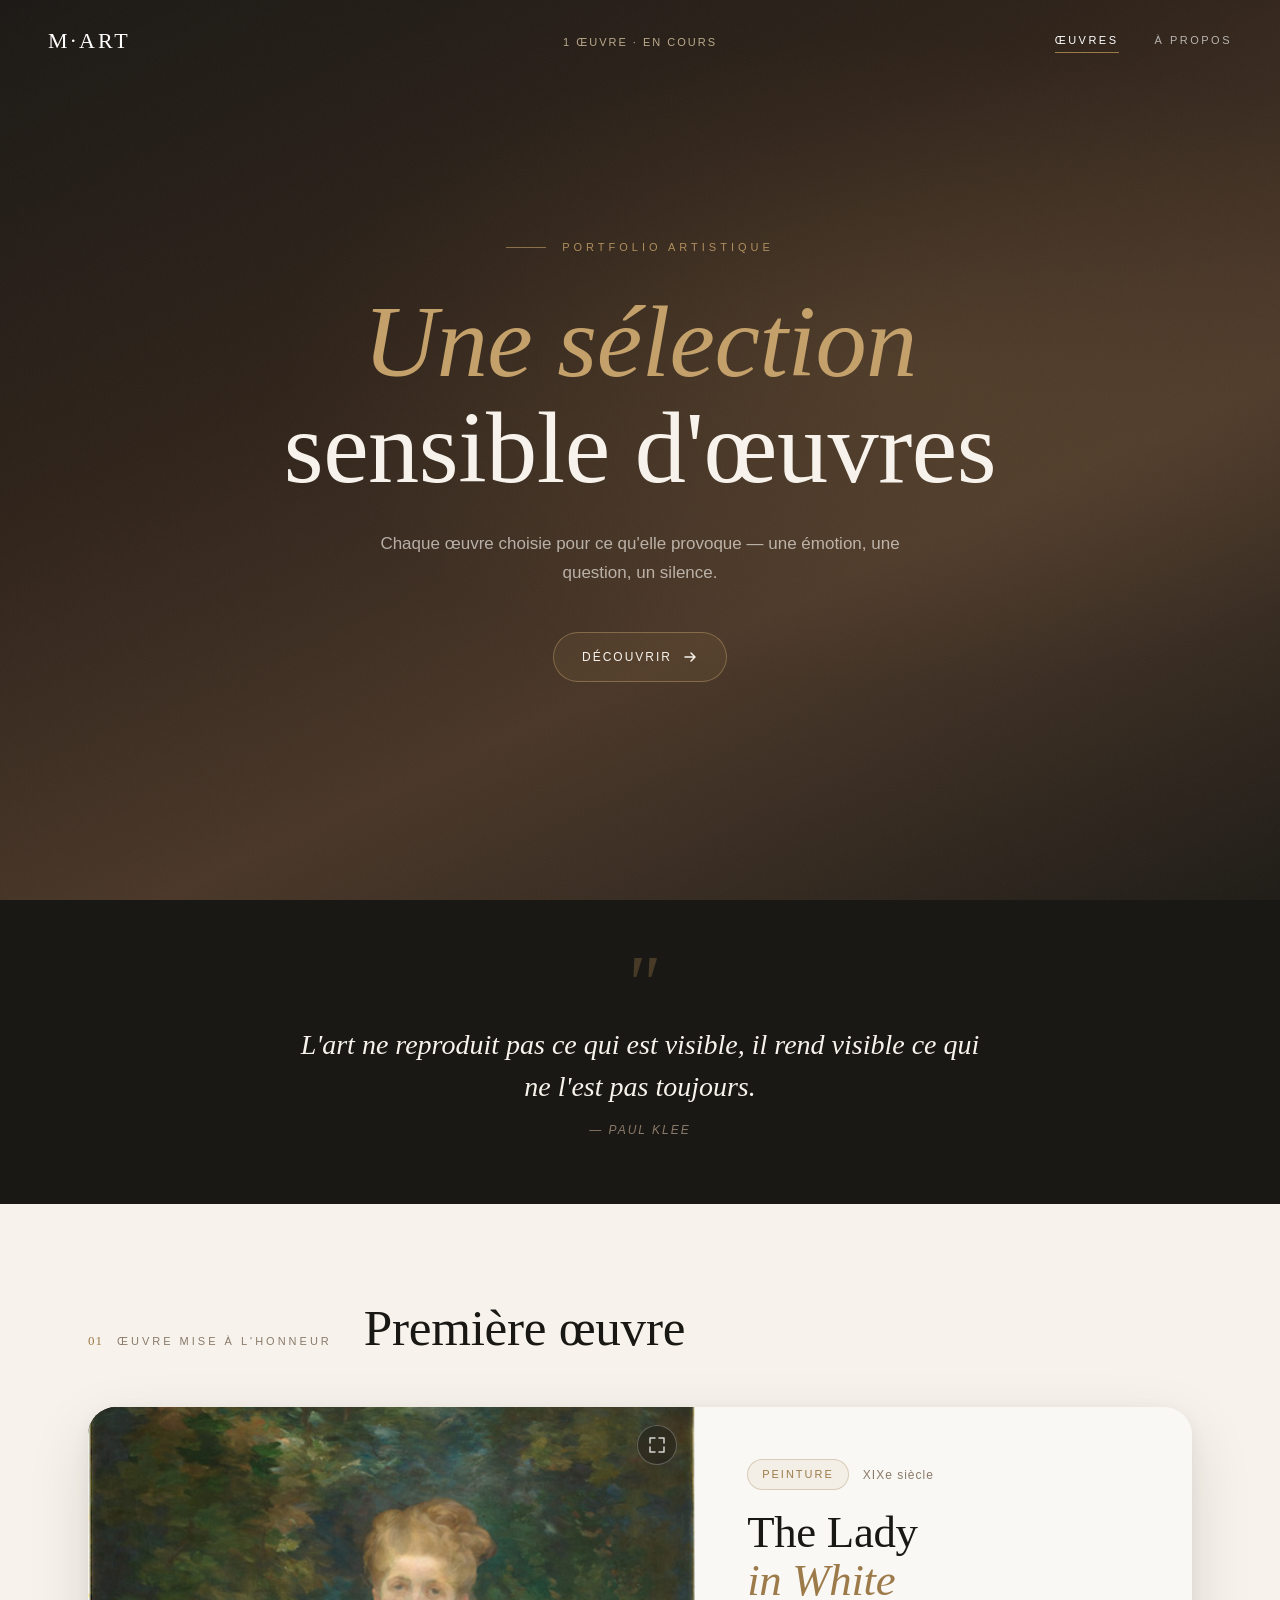
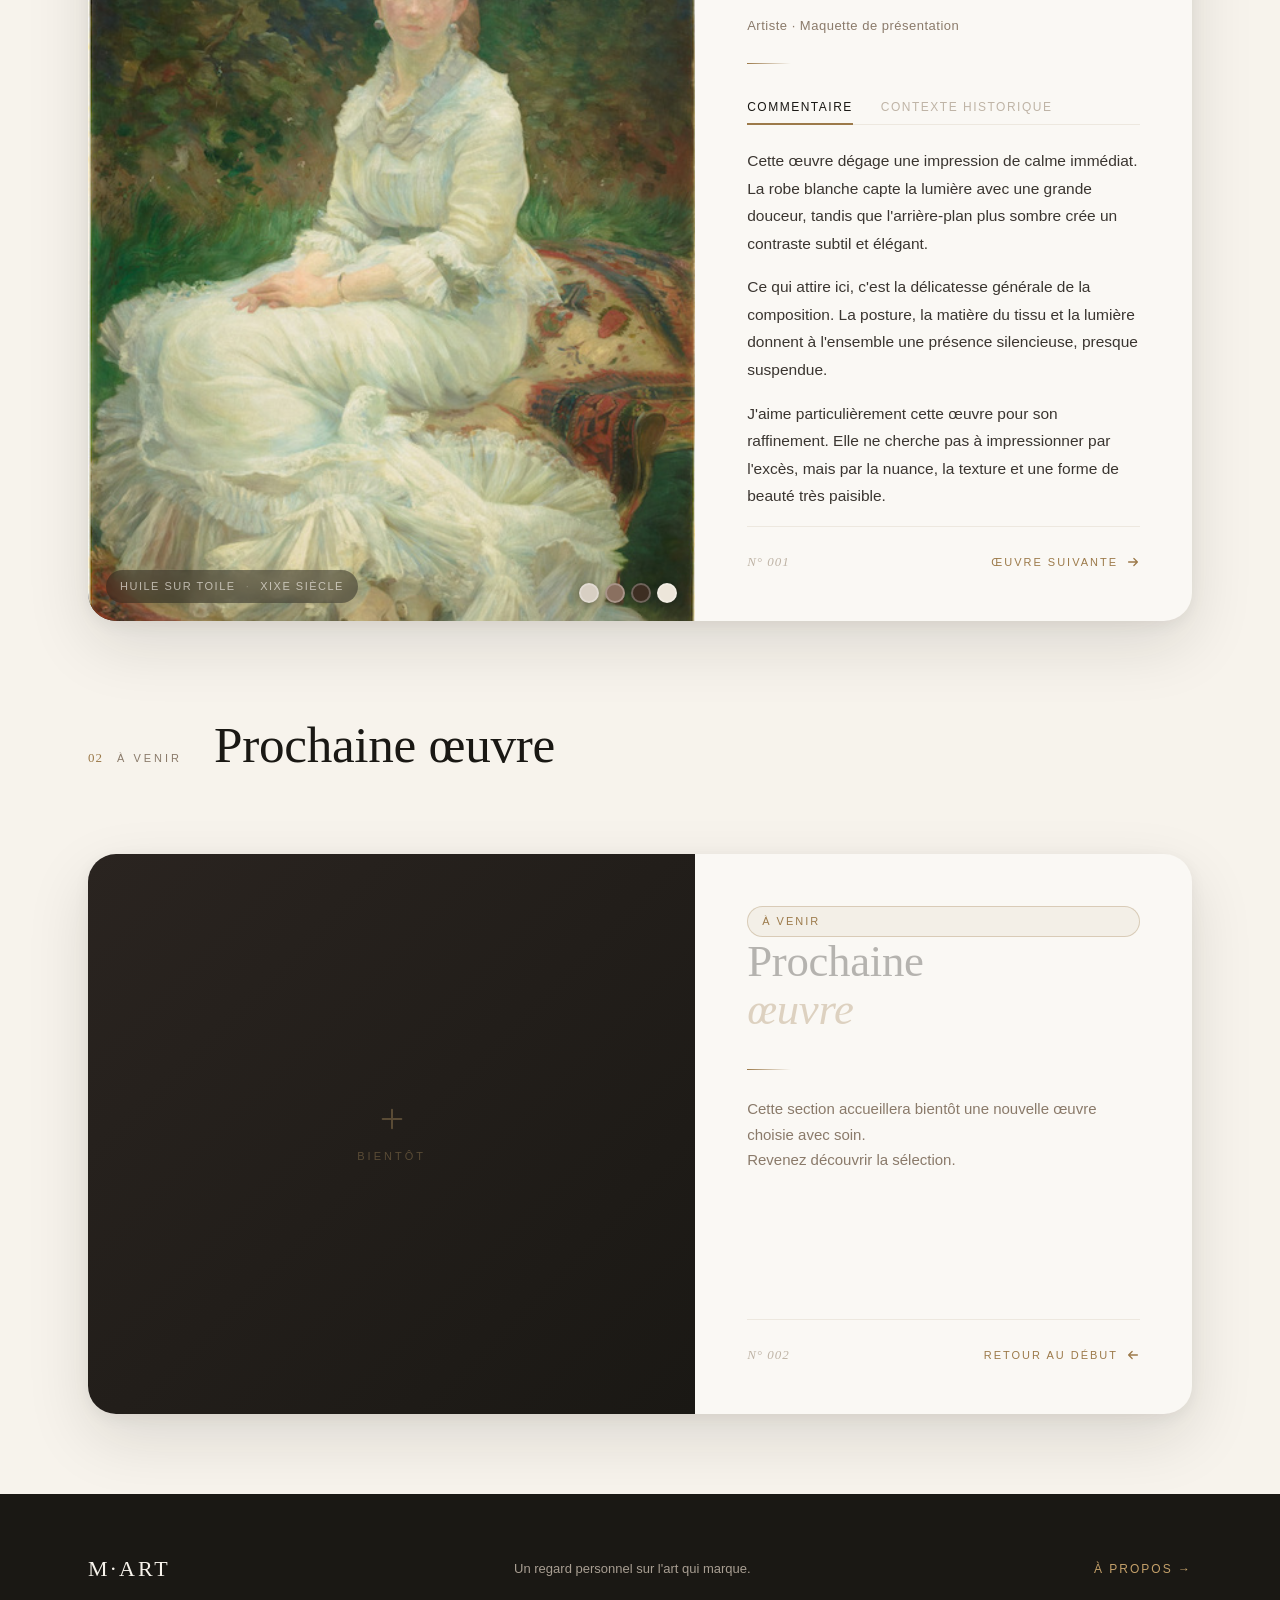
==== commit c4eabbba: "Update index.html" ====
--- a/index.html
+++ b/index.html
@@ -53,11 +53,7 @@
       </a>
     </div>
 
-    <!-- SCROLL INDICATOR — séparé du bouton, positionné sur le côté -->
-    <div class="hero-scroll">
-      <span>Défiler</span>
-      <div class="scroll-line"></div>
-    </div>
+
   </header>
 
   <!-- QUOTE SECTION -->
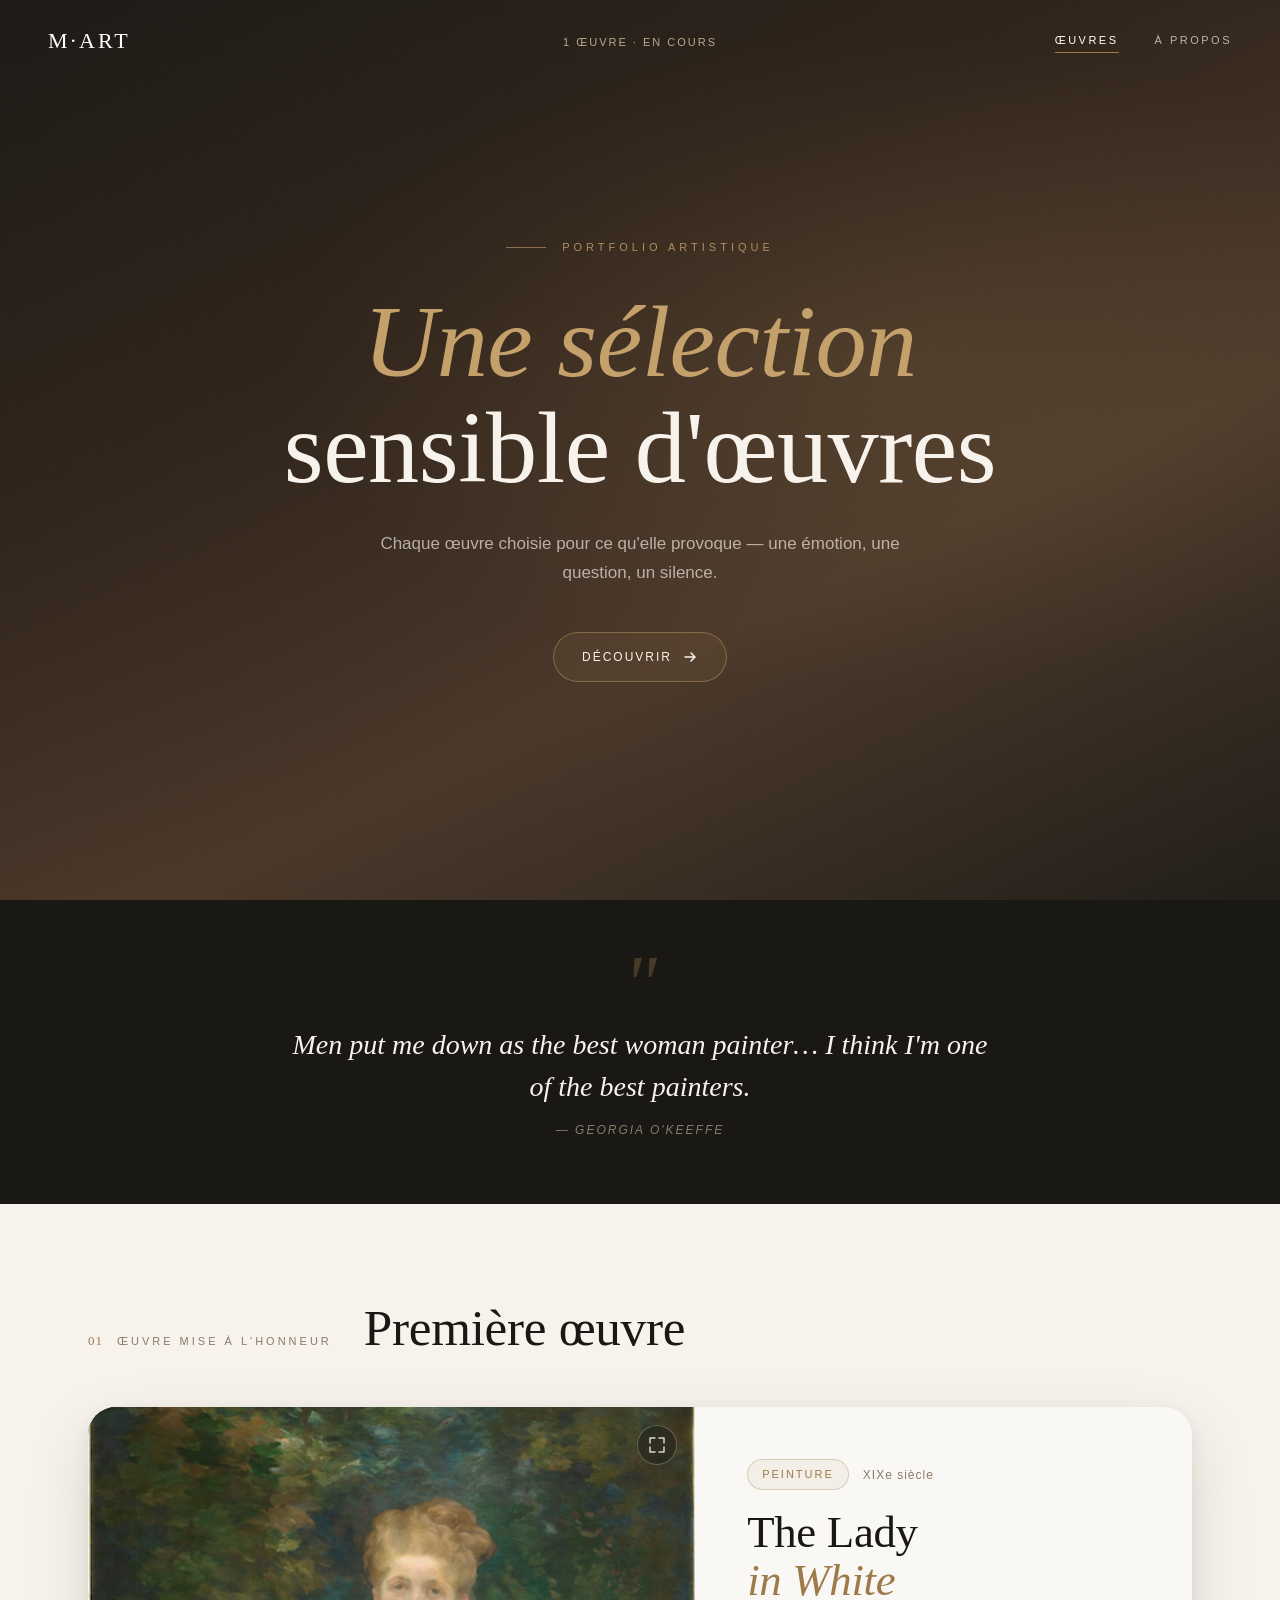
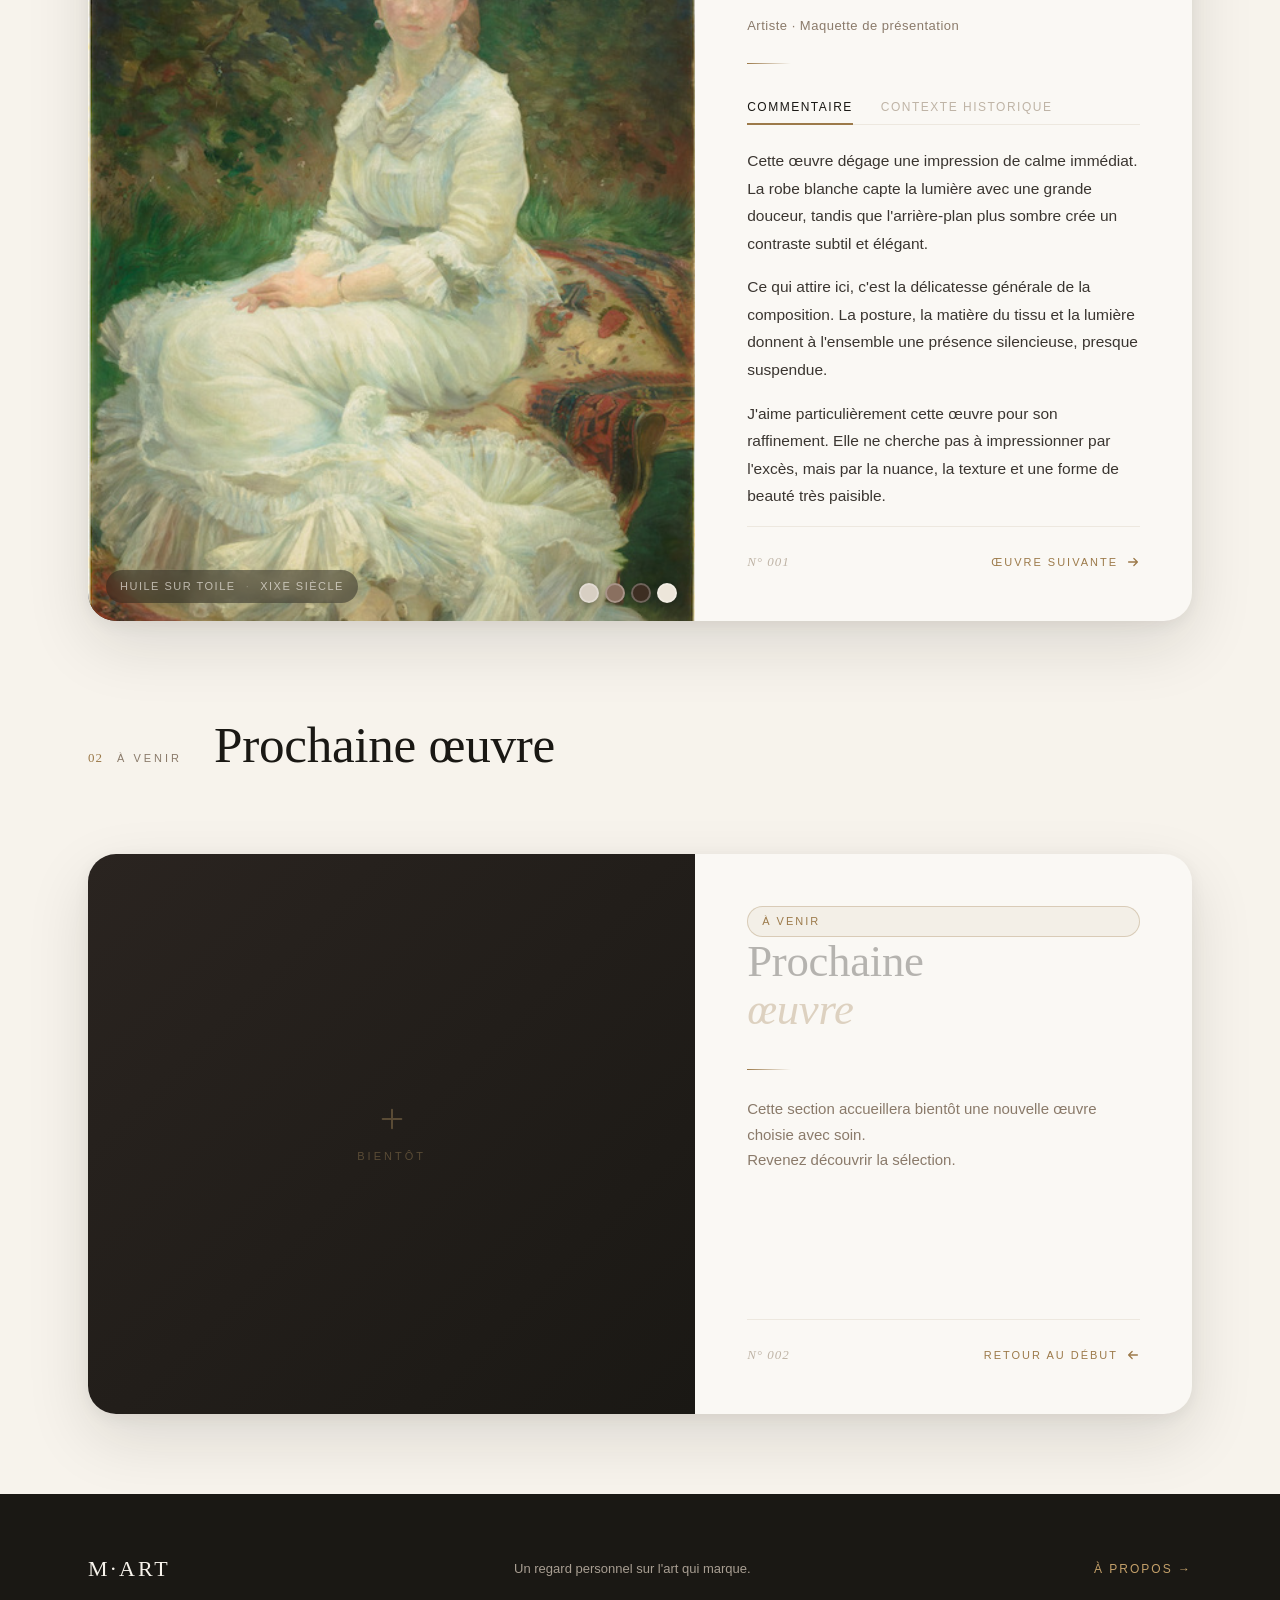
==== commit 2a6d0487: "Update index.html" ====
--- a/index.html
+++ b/index.html
@@ -60,8 +60,8 @@
   <section class="quote-section">
     <div class="quote-inner container">
       <span class="quote-mark">"</span>
-      <blockquote>L'art ne reproduit pas ce qui est visible, il rend visible ce qui ne l'est pas toujours.</blockquote>
-      <cite>— Paul Klee</cite>
+      <blockquote>Men put me down as the best woman painter… I think I'm one of the best painters.</blockquote>
+      <cite>— Georgia O'Keeffe</cite>
     </div>
   </section>
 
